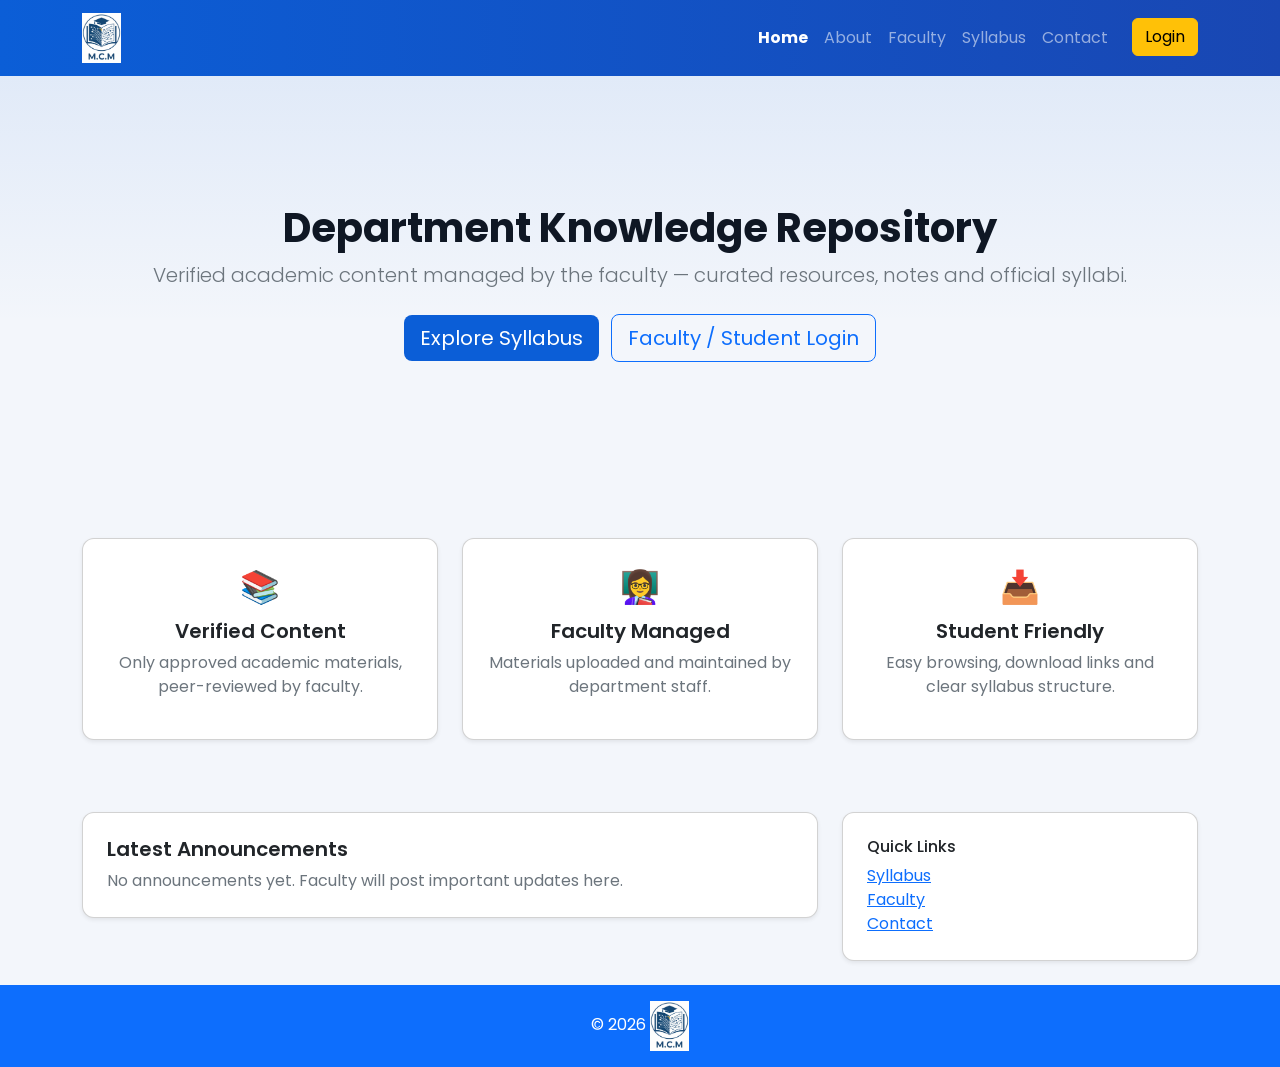
==== index.html @ 3583f31c "first" ====
<!DOCTYPE html>
<html lang="en">
<head>
  <meta charset="utf-8">
  <title><img src="assets/logo.png" alt="" srcset=""> | Home</title>
  <meta name="viewport" content="width=device-width, initial-scale=1">
  <link href="https://cdn.jsdelivr.net/npm/bootstrap@5.3.2/dist/css/bootstrap.min.css" rel="stylesheet">
  <link rel="stylesheet" href="css/style.css">
</head>
<body>

<!-- NAVBAR -->
<nav class="navbar navbar-expand-lg navbar-dark bg-primary">
  <div class="container">
    <a class="navbar-brand fw-bold" href="index.html"><img src="assets/logo.png" alt="" srcset=""></a>
    <button class="navbar-toggler" type="button" data-bs-toggle="collapse" data-bs-target="#navMenu" aria-controls="navMenu" aria-expanded="false" aria-label="Toggle navigation">
      <span class="navbar-toggler-icon"></span>
    </button>
    <div class="collapse navbar-collapse" id="navMenu">
      <ul class="navbar-nav ms-auto">
        <li class="nav-item"><a class="nav-link" href="index.html">Home</a></li>
        <li class="nav-item"><a class="nav-link" href="about.html">About</a></li>
        <li class="nav-item"><a class="nav-link" href="faculty.html">Faculty</a></li>
        <li class="nav-item"><a class="nav-link" href="syllabus.html">Syllabus</a></li>
        <li class="nav-item"><a class="nav-link" href="contact.html">Contact</a></li>
        <li class="nav-item"><a class="btn btn-warning ms-lg-3" href="login.html">Login</a></li>
      </ul>
    </div>
  </div>
</nav>

<!-- HERO -->
<section class="hero text-center">
  <div class="container">
    <h1 class="fw-bold">Department Knowledge Repository</h1>
    <p class="lead">Verified academic content managed by the faculty — curated resources, notes and official syllabi.</p>
    <div class="mt-4">
      <a class="btn btn-primary btn-lg me-2" href="syllabus.html">Explore Syllabus</a>
      <a class="btn btn-outline-primary btn-lg" href="login.html">Faculty / Student Login</a>
    </div>
  </div>
</section>

<!-- FEATURES -->
<section class="container py-5">
  <div class="row g-4 features">
    <div class="col-md-4">
      <div class="card h-100 shadow-sm text-center p-4">
        <div class="mb-2 fs-2">📚</div>
        <h5>Verified Content</h5>
        <p class="muted">Only approved academic materials, peer-reviewed by faculty.</p>
      </div>
    </div>
    <div class="col-md-4">
      <div class="card h-100 shadow-sm text-center p-4">
        <div class="mb-2 fs-2">👩‍🏫</div>
        <h5>Faculty Managed</h5>
        <p class="muted">Materials uploaded and maintained by department staff.</p>
      </div>
    </div>
    <div class="col-md-4">
      <div class="card h-100 shadow-sm text-center p-4">
        <div class="mb-2 fs-2">📥</div>
        <h5>Student Friendly</h5>
        <p class="muted">Easy browsing, download links and clear syllabus structure.</p>
      </div>
    </div>
  </div>
</section>

<section class="container py-4">
  <div class="row">
    <div class="col-md-8">
      <div class="card p-4 shadow-sm">
        <h5>Latest Announcements</h5>
        <p class="muted mb-0">No announcements yet. Faculty will post important updates here.</p>
      </div>
    </div>
    <div class="col-md-4">
      <div class="card p-4 shadow-sm">
        <h6>Quick Links</h6>
        <ul class="list-unstyled mb-0">
          <li><a href="syllabus.html">Syllabus</a></li>
          <li><a href="faculty.html">Faculty</a></li>
          <li><a href="contact.html">Contact</a></li>
        </ul>
      </div>
    </div>
  </div>
</section>

<footer class="bg-primary text-white text-center py-3">
  © 2026 <img style="height: 50px;" src="assets/logo.png" alt="" srcset="">
</footer>

<script src="https://cdn.jsdelivr.net/npm/bootstrap@5.3.2/dist/js/bootstrap.bundle.min.js"></script>
<script src="js/main.js"></script>
</body>
</html>
---- css/style.css ----
@import url('https://fonts.googleapis.com/css2?family=Poppins:wght@300;400;600;700&display=swap');

:root {
    --primary: #0b5ed7;
    --accent: #f59e0b;
    --muted: #6c757d;
    --bg: #f3f6fb;
}

* {
    box-sizing: border-box
}

html,
body {
    height: 100%
}

body {
    margin: 0;
    font-family: 'Poppins', sans-serif;
    background: var(--bg);
    color: #0f1724;
    -webkit-font-smoothing: antialiased;
}

.navbar {
    background: linear-gradient(90deg, var(--primary), #1947b3)
}

.navbar .navbar-brand img{
    height: 50px;
}

.footer .img{
    height: 50px;
}

.hero {
    padding: 6rem 1rem;
    background: linear-gradient(180deg, rgba(11, 94, 215, 0.08), transparent 60%);
}

.hero .lead {
    color: var(--muted)
}

.hero .btn-primary {
    background: var(--primary);
    border: none
}

.card {
    border-radius: 12px
}

.card h5 {
    font-weight: 600
}

.features .card {
    transition: transform .25s, box-shadow .25s
}

.features .card:hover {
    transform: translateY(-6px);
    box-shadow: 0 12px 30px rgba(14, 30, 50, 0.12)
}

footer {
    background: #071b3a;
    color: #cfe3ff;
}

.site-footer .footer-links a {
    color: #cfe3ff;
    text-decoration: none
}

/* Login */
.card .form-control {
    border-radius: 8px
}

.card .btn {
    border-radius: 8px
}

@media(min-width:992px) {
    .hero {
        padding: 8rem 0
    }
}

/* utility spacing */
.muted {
    color: var(--muted)
}

/* small touches for accessibility focus */
a:focus,
button:focus,
input:focus,
select:focus,
textarea:focus {
    outline: 3px solid rgba(11, 94, 215, 0.15);
    outline-offset: 3px
}
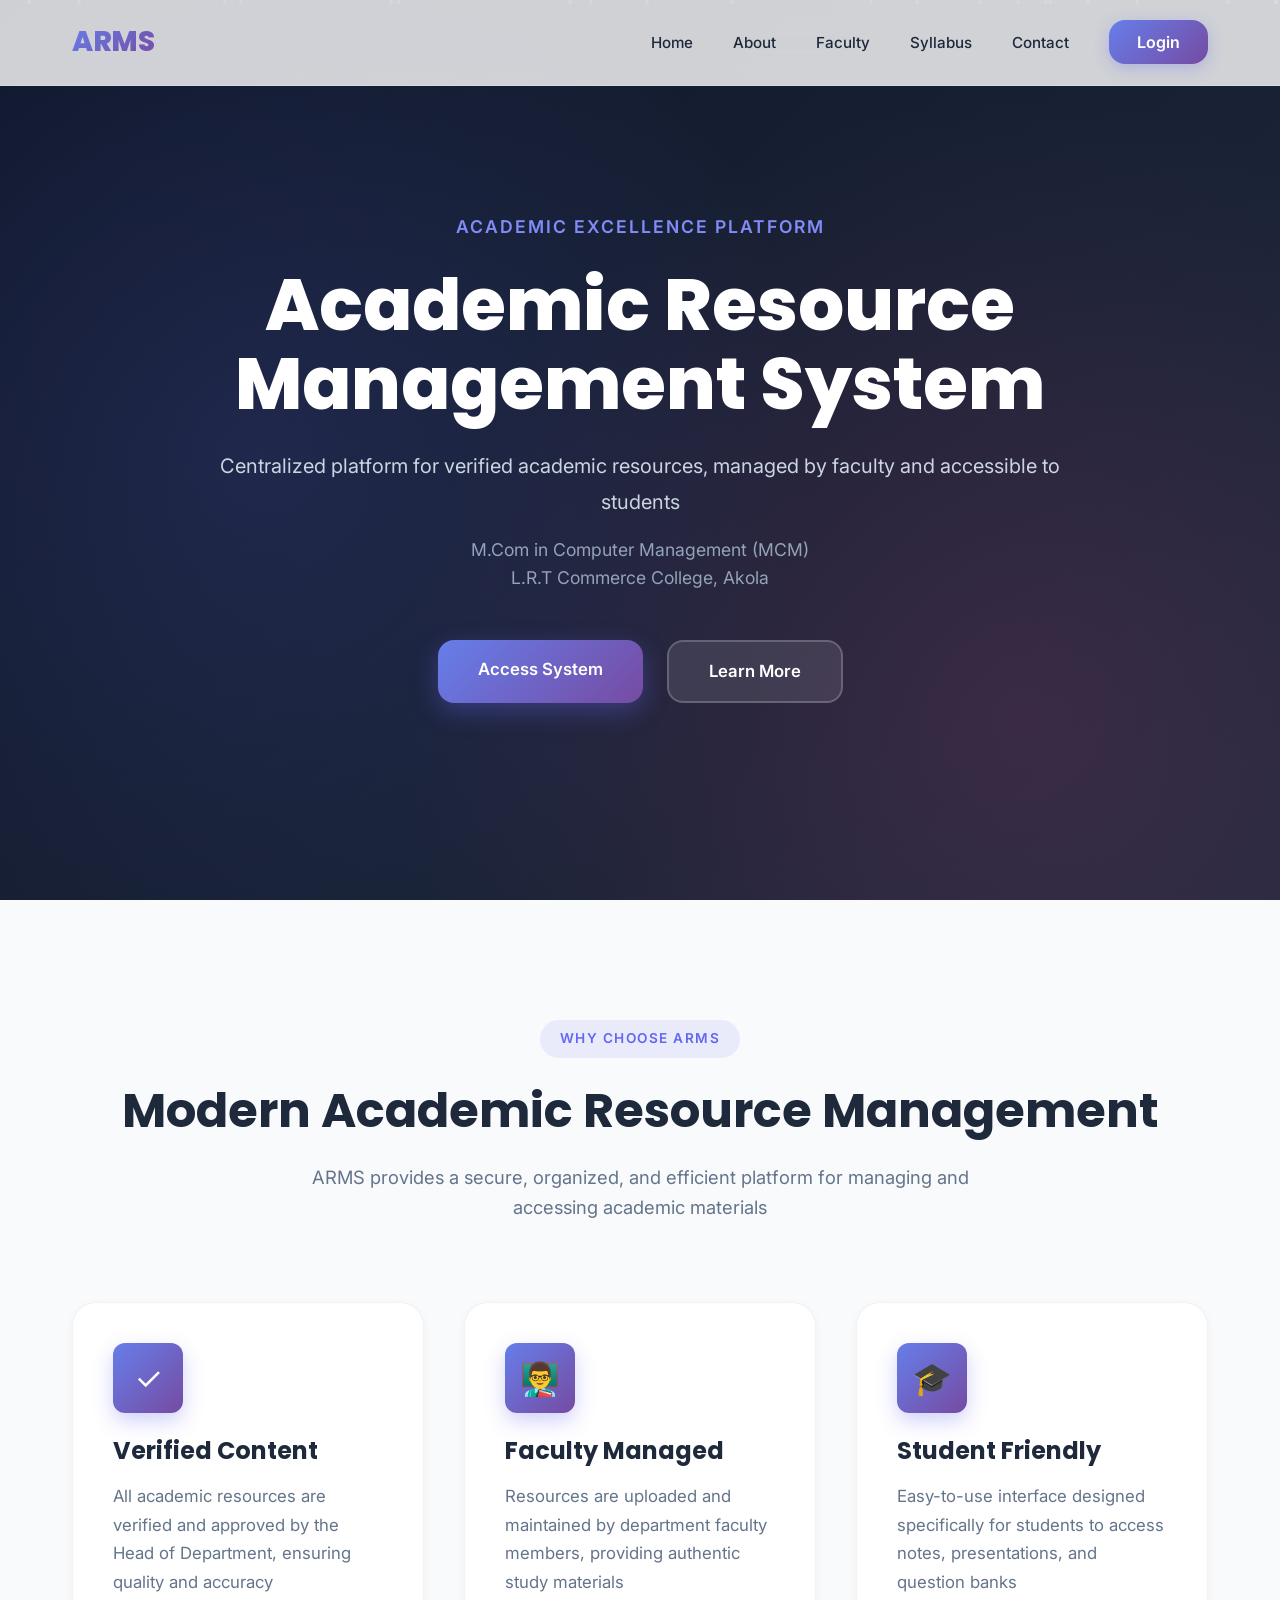
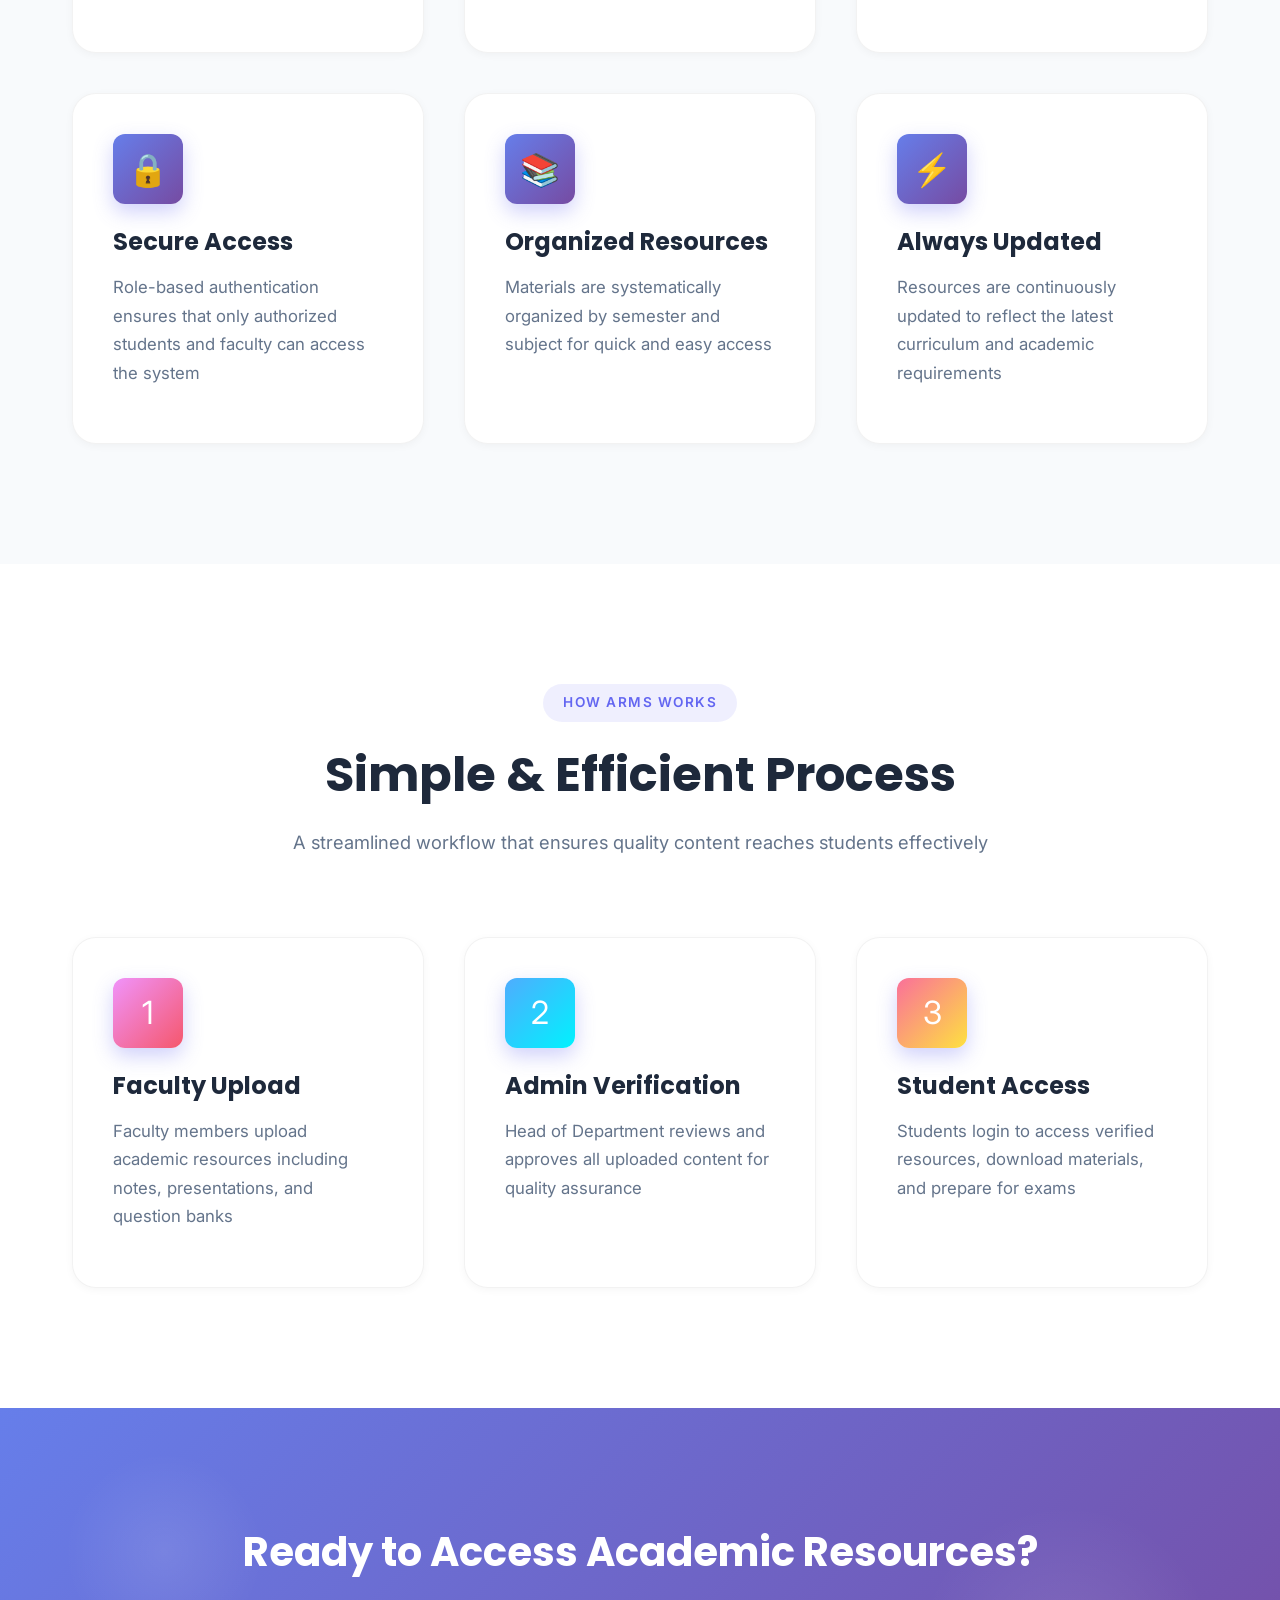
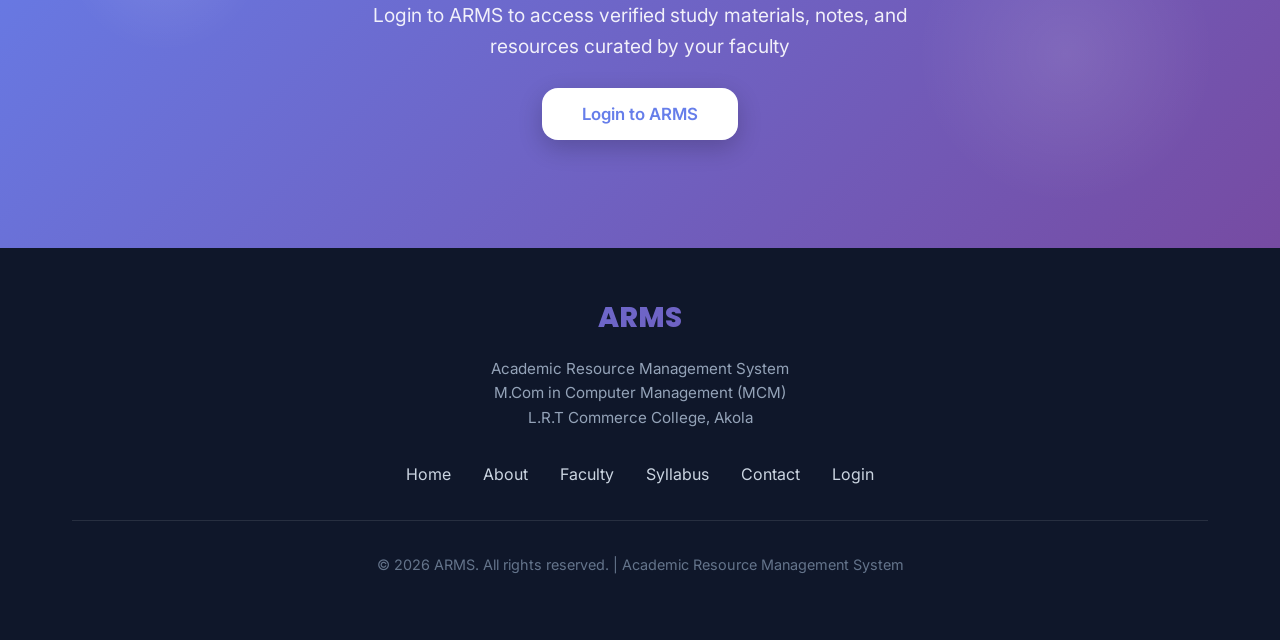
==== commit 53d3fcfa: "totally different code" ====
--- a/index.html
+++ b/index.html
@@ -1,99 +1,276 @@
 <!DOCTYPE html>
-<html lang="en">
+<html lang="en" class="no-js">
+
 <head>
-  <meta charset="utf-8">
-  <title><img src="assets/logo.png" alt="" srcset=""> | Home</title>
-  <meta name="viewport" content="width=device-width, initial-scale=1">
-  <link href="https://cdn.jsdelivr.net/npm/bootstrap@5.3.2/dist/css/bootstrap.min.css" rel="stylesheet">
-  <link rel="stylesheet" href="css/style.css">
+    <meta charset="UTF-8">
+    <meta name="viewport" content="width=device-width, initial-scale=1.0">
+    <meta http-equiv="X-UA-Compatible" content="IE=edge">
+
+    <!-- SEO Meta Tags -->
+    <title>ARMS | Academic Resource Management System - MCM Department</title>
+    <meta name="description"
+        content="Academic Resource Management System for M.Com in Computer Management at L.R.T Commerce College, Akola. Centralized platform for verified academic resources.">
+    <meta name="keywords" content="ARMS, Academic Resources, MCM, L.R.T Commerce College, Akola, Education Management">
+    <meta name="author" content="MCM Department, L.R.T Commerce College">
+
+    <!-- Open Graph Meta Tags -->
+    <meta property="og:title" content="ARMS - Academic Resource Management System">
+    <meta property="og:description" content="Centralized platform for verified academic resources - MCM Department">
+    <meta property="og:type" content="website">
+
+    <!-- Favicon -->
+    <link rel="icon" type="image/svg+xml"
+        href="data:image/svg+xml,%3Csvg xmlns='http://www.w3.org/2000/svg' viewBox='0 0 100 100'%3E%3Ctext y='.9em' font-size='90'%3E🎓%3C/text%3E%3C/svg%3E">
+
+    <!-- Stylesheets -->
+    <link rel="stylesheet" href="style.css">
+
+    <!-- Preload Critical Resources -->
+    <link rel="preconnect" href="https://fonts.googleapis.com">
+    <link rel="preconnect" href="https://fonts.gstatic.com" crossorigin>
+    <link href="https://fonts.googleapis.com/css2?family=Inter:wght@300;400;500;600;700;800&family=Poppins:wght@400;500;600;700;800&display=swap" rel="stylesheet">
 </head>
+
 <body>
 
-<!-- NAVBAR -->
-<nav class="navbar navbar-expand-lg navbar-dark bg-primary">
-  <div class="container">
-    <a class="navbar-brand fw-bold" href="index.html"><img src="assets/logo.png" alt="" srcset=""></a>
-    <button class="navbar-toggler" type="button" data-bs-toggle="collapse" data-bs-target="#navMenu" aria-controls="navMenu" aria-expanded="false" aria-label="Toggle navigation">
-      <span class="navbar-toggler-icon"></span>
-    </button>
-    <div class="collapse navbar-collapse" id="navMenu">
-      <ul class="navbar-nav ms-auto">
-        <li class="nav-item"><a class="nav-link" href="index.html">Home</a></li>
-        <li class="nav-item"><a class="nav-link" href="about.html">About</a></li>
-        <li class="nav-item"><a class="nav-link" href="faculty.html">Faculty</a></li>
-        <li class="nav-item"><a class="nav-link" href="syllabus.html">Syllabus</a></li>
-        <li class="nav-item"><a class="nav-link" href="contact.html">Contact</a></li>
-        <li class="nav-item"><a class="btn btn-warning ms-lg-3" href="login.html">Login</a></li>
-      </ul>
-    </div>
-  </div>
-</nav>
-
-<!-- HERO -->
-<section class="hero text-center">
-  <div class="container">
-    <h1 class="fw-bold">Department Knowledge Repository</h1>
-    <p class="lead">Verified academic content managed by the faculty — curated resources, notes and official syllabi.</p>
-    <div class="mt-4">
-      <a class="btn btn-primary btn-lg me-2" href="syllabus.html">Explore Syllabus</a>
-      <a class="btn btn-outline-primary btn-lg" href="login.html">Faculty / Student Login</a>
-    </div>
-  </div>
-</section>
-
-<!-- FEATURES -->
-<section class="container py-5">
-  <div class="row g-4 features">
-    <div class="col-md-4">
-      <div class="card h-100 shadow-sm text-center p-4">
-        <div class="mb-2 fs-2">📚</div>
-        <h5>Verified Content</h5>
-        <p class="muted">Only approved academic materials, peer-reviewed by faculty.</p>
-      </div>
-    </div>
-    <div class="col-md-4">
-      <div class="card h-100 shadow-sm text-center p-4">
-        <div class="mb-2 fs-2">👩‍🏫</div>
-        <h5>Faculty Managed</h5>
-        <p class="muted">Materials uploaded and maintained by department staff.</p>
-      </div>
-    </div>
-    <div class="col-md-4">
-      <div class="card h-100 shadow-sm text-center p-4">
-        <div class="mb-2 fs-2">📥</div>
-        <h5>Student Friendly</h5>
-        <p class="muted">Easy browsing, download links and clear syllabus structure.</p>
-      </div>
-    </div>
-  </div>
-</section>
-
-<section class="container py-4">
-  <div class="row">
-    <div class="col-md-8">
-      <div class="card p-4 shadow-sm">
-        <h5>Latest Announcements</h5>
-        <p class="muted mb-0">No announcements yet. Faculty will post important updates here.</p>
-      </div>
-    </div>
-    <div class="col-md-4">
-      <div class="card p-4 shadow-sm">
-        <h6>Quick Links</h6>
-        <ul class="list-unstyled mb-0">
-          <li><a href="syllabus.html">Syllabus</a></li>
-          <li><a href="faculty.html">Faculty</a></li>
-          <li><a href="contact.html">Contact</a></li>
-        </ul>
-      </div>
-    </div>
-  </div>
-</section>
-
-<footer class="bg-primary text-white text-center py-3">
-  © 2026 <img style="height: 50px;" src="assets/logo.png" alt="" srcset="">
-</footer>
-
-<script src="https://cdn.jsdelivr.net/npm/bootstrap@5.3.2/dist/js/bootstrap.bundle.min.js"></script>
-<script src="js/main.js"></script>
+    <!-- ==========================================
+         MODERN NAVIGATION BAR
+         ========================================== -->
+    <nav class="navbar" role="navigation" aria-label="Main navigation">
+        <div class="container">
+            <a href="index.html" class="navbar-brand" aria-label="ARMS Home">ARMS</a>
+
+            <button class="navbar-toggle" aria-label="Toggle navigation menu" aria-expanded="false">
+                <span></span>
+                <span></span>
+                <span></span>
+            </button>
+
+            <ul class="navbar-menu" role="menubar">
+                <li role="none"><a href="index.html" class="nav-link active" role="menuitem">Home</a></li>
+                <li role="none"><a href="about.html" class="nav-link" role="menuitem">About</a></li>
+                <li role="none"><a href="faculty.html" class="nav-link" role="menuitem">Faculty</a></li>
+                <li role="none"><a href="syllabus.html" class="nav-link" role="menuitem">Syllabus</a></li>
+                <li role="none"><a href="contact.html" class="nav-link" role="menuitem">Contact</a></li>
+                <li role="none"><a href="login.html" class="btn-login" role="menuitem">Login</a></li>
+            </ul>
+        </div>
+    </nav>
+
+    <!-- ==========================================
+         HERO SECTION WITH PARALLAX
+         ========================================== -->
+    <section class="hero" id="home">
+        <!-- Animated Background Particles -->
+        <div class="hero-particles" aria-hidden="true"></div>
+
+        <div class="hero-content">
+            <p class="hero-subtitle">Academic Excellence Platform</p>
+            <h1>Academic Resource<br>Management System</h1>
+            <p class="hero-description">
+                Centralized platform for verified academic resources, managed by faculty and accessible to students
+            </p>
+            <p class="hero-college">
+                M.Com in Computer Management (MCM)<br>
+                L.R.T Commerce College, Akola
+            </p>
+            <div class="hero-buttons">
+                <a href="login.html" class="btn-primary">Access System</a>
+                <a href="about.html" class="btn-secondary">Learn More</a>
+            </div>
+        </div>
+    </section>
+
+    <!-- ==========================================
+         FEATURES SECTION
+         ========================================== -->
+    <section class="features-section section-padding" id="features">
+        <div class="container">
+            <div class="section-header">
+                <span class="section-label">Why Choose ARMS</span>
+                <h2 class="section-title">Modern Academic Resource Management</h2>
+                <p class="section-description">
+                    ARMS provides a secure, organized, and efficient platform for managing and accessing academic
+                    materials
+                </p>
+            </div>
+
+            <div class="features-grid">
+                <!-- Feature 1 -->
+                <div class="feature-card">
+                    <div class="feature-icon">✓</div>
+                    <h3>Verified Content</h3>
+                    <p>
+                        All academic resources are verified and approved by the Head of Department, ensuring quality and
+                        accuracy
+                    </p>
+                </div>
+
+                <!-- Feature 2 -->
+                <div class="feature-card">
+                    <div class="feature-icon">👨‍🏫</div>
+                    <h3>Faculty Managed</h3>
+                    <p>
+                        Resources are uploaded and maintained by department faculty members, providing authentic study
+                        materials
+                    </p>
+                </div>
+
+                <!-- Feature 3 -->
+                <div class="feature-card">
+                    <div class="feature-icon">🎓</div>
+                    <h3>Student Friendly</h3>
+                    <p>
+                        Easy-to-use interface designed specifically for students to access notes, presentations, and
+                        question banks
+                    </p>
+                </div>
+
+                <!-- Feature 4 -->
+                <div class="feature-card">
+                    <div class="feature-icon">🔒</div>
+                    <h3>Secure Access</h3>
+                    <p>
+                        Role-based authentication ensures that only authorized students and faculty can access the
+                        system
+                    </p>
+                </div>
+
+                <!-- Feature 5 -->
+                <div class="feature-card">
+                    <div class="feature-icon">📚</div>
+                    <h3>Organized Resources</h3>
+                    <p>
+                        Materials are systematically organized by semester and subject for quick and easy access
+                    </p>
+                </div>
+
+                <!-- Feature 6 -->
+                <div class="feature-card">
+                    <div class="feature-icon">⚡</div>
+                    <h3>Always Updated</h3>
+                    <p>
+                        Resources are continuously updated to reflect the latest curriculum and academic requirements
+                    </p>
+                </div>
+            </div>
+        </div>
+    </section>
+
+    <!-- ==========================================
+         HOW IT WORKS SECTION
+         ========================================== -->
+    <section class="section-padding" style="background: white;">
+        <div class="container">
+            <div class="section-header">
+                <span class="section-label">How ARMS Works</span>
+                <h2 class="section-title">Simple & Efficient Process</h2>
+                <p class="section-description">
+                    A streamlined workflow that ensures quality content reaches students effectively
+                </p>
+            </div>
+
+            <div class="features-grid">
+                <!-- Step 1 -->
+                <div class="feature-card scroll-reveal">
+                    <div class="feature-icon" style="background: linear-gradient(135deg, #f093fb 0%, #f5576c 100%);">1
+                    </div>
+                    <h3>Faculty Upload</h3>
+                    <p>
+                        Faculty members upload academic resources including notes, presentations, and question banks
+                    </p>
+                </div>
+
+                <!-- Step 2 -->
+                <div class="feature-card scroll-reveal">
+                    <div class="feature-icon" style="background: linear-gradient(135deg, #4facfe 0%, #00f2fe 100%);">2
+                    </div>
+                    <h3>Admin Verification</h3>
+                    <p>
+                        Head of Department reviews and approves all uploaded content for quality assurance
+                    </p>
+                </div>
+
+                <!-- Step 3 -->
+                <div class="feature-card scroll-reveal">
+                    <div class="feature-icon" style="background: linear-gradient(135deg, #fa709a 0%, #fee140 100%);">3
+                    </div>
+                    <h3>Student Access</h3>
+                    <p>
+                        Students login to access verified resources, download materials, and prepare for exams
+                    </p>
+                </div>
+            </div>
+        </div>
+    </section>
+
+    <!-- ==========================================
+         CTA SECTION
+         ========================================== -->
+    <section class="section-padding"
+        style="background: linear-gradient(135deg, #667eea 0%, #764ba2 100%); position: relative; overflow: hidden;">
+        <div class="container" style="position: relative; z-index: 10; text-align: center; color: white;">
+            <h2 class="section-title scroll-reveal" style="color: white; font-size: 2.5rem; margin-bottom: 1.5rem;">
+                Ready to Access Academic Resources?
+            </h2>
+            <p class="scroll-reveal"
+                style="font-size: 1.2rem; color: rgba(255, 255, 255, 0.9); max-width: 600px; margin: 0 auto 2.5rem;">
+                Login to ARMS to access verified study materials, notes, and resources curated by your faculty
+            </p>
+            <div class="scroll-reveal">
+                <a href="login.html" class="btn-primary"
+                    style="background: white; color: #667eea; box-shadow: 0 8px 25px rgba(0, 0, 0, 0.2);">
+                    Login to ARMS
+                </a>
+            </div>
+        </div>
+
+        <!-- Decorative Elements -->
+        <div
+            style="position: absolute; top: 10%; left: 5%; width: 200px; height: 200px; background: radial-gradient(circle, rgba(255, 255, 255, 0.1) 0%, transparent 70%); border-radius: 50%;">
+        </div>
+        <div
+            style="position: absolute; bottom: 10%; right: 5%; width: 300px; height: 300px; background: radial-gradient(circle, rgba(255, 255, 255, 0.1) 0%, transparent 70%); border-radius: 50%;">
+        </div>
+    </section>
+
+    <!-- ==========================================
+         FOOTER
+         ========================================== -->
+    <footer>
+        <div class="footer-content">
+            <div class="footer-brand">ARMS</div>
+            <p class="footer-text">
+                Academic Resource Management System<br>
+                M.Com in Computer Management (MCM)<br>
+                L.R.T Commerce College, Akola
+            </p>
+
+            <div class="footer-links">
+                <a href="index.html" class="footer-link">Home</a>
+                <a href="about.html" class="footer-link">About</a>
+                <a href="faculty.html" class="footer-link">Faculty</a>
+                <a href="syllabus.html" class="footer-link">Syllabus</a>
+                <a href="contact.html" class="footer-link">Contact</a>
+                <a href="login.html" class="footer-link">Login</a>
+            </div>
+
+            <div class="footer-bottom">
+                <p>&copy; 2026 ARMS. All rights reserved. | Academic Resource Management System</p>
+            </div>
+        </div>
+    </footer>
+
+    <!-- ==========================================
+         JAVASCRIPT
+         ========================================== -->
+    <script>
+        // Remove no-js class if JavaScript is enabled
+        document.documentElement.classList.remove('no-js');
+        document.documentElement.classList.add('js');
+    </script>
+    <script src="main.js"></script>
+
 </body>
-</html>
+
+</html>
--- a/style.css
+++ b/style.css
@@ -0,0 +1,1258 @@
+/* ==========================================
+   ARMS - Modern Education Software Website
+   ========================================== */
+
+/* Google Fonts Import - Must be at top */
+@import url('https://fonts.googleapis.com/css2?family=Inter:wght@300;400;500;600;700;800&family=Poppins:wght@400;500;600;700;800&display=swap');
+
+/* CSS Variables for Theme */
+:root {
+  /* Modern Education Color Palette */
+  --primary-color: #6366f1;
+  --primary-dark: #4f46e5;
+  --primary-light: #818cf8;
+  --secondary-color: #ec4899;
+  --accent-color: #f59e0b;
+
+  /* Neutral Colors */
+  --dark-bg: #0f172a;
+  --dark-surface: #1e293b;
+  --light-bg: #f8fafc;
+  --white: #ffffff;
+  --text-dark: #1e293b;
+  --text-light: #64748b;
+  --text-lighter: #94a3b8;
+
+  /* Gradients */
+  --gradient-primary: linear-gradient(135deg, #667eea 0%, #764ba2 100%);
+  --gradient-secondary: linear-gradient(135deg, #f093fb 0%, #f5576c 100%);
+  --gradient-accent: linear-gradient(135deg, #4facfe 0%, #00f2fe 100%);
+  --gradient-dark: linear-gradient(135deg, #0f172a 0%, #1e293b 100%);
+
+  /* Spacing */
+  --section-padding: 120px;
+  --container-max-width: 1200px;
+
+  /* Typography */
+  --font-primary: 'Inter', -apple-system, BlinkMacSystemFont, 'Segoe UI', sans-serif;
+  --font-heading: 'Poppins', -apple-system, BlinkMacSystemFont, sans-serif;
+
+  /* Shadows */
+  --shadow-sm: 0 2px 8px rgba(0, 0, 0, 0.04);
+  --shadow-md: 0 4px 20px rgba(0, 0, 0, 0.08);
+  --shadow-lg: 0 10px 40px rgba(0, 0, 0, 0.12);
+  --shadow-xl: 0 20px 60px rgba(0, 0, 0, 0.16);
+
+  /* Border Radius */
+  --radius-sm: 8px;
+  --radius-md: 12px;
+  --radius-lg: 16px;
+  --radius-xl: 24px;
+}
+
+/* ==========================================
+   BASE STYLES & RESET
+   ========================================== */
+
+* {
+  margin: 0;
+  padding: 0;
+  box-sizing: border-box;
+}
+
+html {
+  scroll-behavior: smooth;
+  overflow-x: hidden;
+}
+
+html.no-js .scroll-reveal,
+html.no-js .scroll-reveal-left,
+html.no-js .scroll-reveal-right {
+  opacity: 1 !important;
+  transform: none !important;
+  animation: none !important;
+}
+
+body {
+  font-family: var(--font-primary);
+  font-size: 16px;
+  line-height: 1.6;
+  color: var(--text-dark);
+  background-color: var(--light-bg);
+  overflow-x: hidden;
+  -webkit-font-smoothing: antialiased;
+  -moz-osx-font-smoothing: grayscale;
+}
+
+h1,
+h2,
+h3,
+h4,
+h5,
+h6 {
+  font-family: var(--font-heading);
+  font-weight: 700;
+  line-height: 1.2;
+  margin-bottom: 1rem;
+}
+
+h1 {
+  font-size: 3.5rem;
+}
+
+h2 {
+  font-size: 2.5rem;
+}
+
+h3 {
+  font-size: 2rem;
+}
+
+h4 {
+  font-size: 1.5rem;
+}
+
+h5 {
+  font-size: 1.25rem;
+}
+
+h6 {
+  font-size: 1rem;
+}
+
+p {
+  margin-bottom: 1rem;
+  color: var(--text-light);
+}
+
+a {
+  text-decoration: none;
+  color: inherit;
+  transition: all 0.3s cubic-bezier(0.4, 0, 0.2, 1);
+}
+
+img {
+  max-width: 100%;
+  height: auto;
+  display: block;
+}
+
+/* ==========================================
+   UTILITY CLASSES
+   ========================================== */
+
+.container {
+  max-width: var(--container-max-width);
+  margin: 0 auto;
+  padding: 0 2rem;
+}
+
+.section-padding {
+  padding: var(--section-padding) 0;
+}
+
+.text-center {
+  text-align: center;
+}
+
+.text-gradient {
+  background: var(--gradient-primary);
+  -webkit-background-clip: text;
+  -webkit-text-fill-color: transparent;
+  background-clip: text;
+}
+
+/* ==========================================
+   MODERN NAVBAR
+   ========================================== */
+
+.navbar {
+  position: fixed;
+  top: 0;
+  left: 0;
+  right: 0;
+  z-index: 1000;
+  background: rgba(255, 255, 255, 0.8);
+  backdrop-filter: blur(20px);
+  -webkit-backdrop-filter: blur(20px);
+  border-bottom: 1px solid rgba(255, 255, 255, 0.2);
+  transition: all 0.3s ease;
+}
+
+.navbar.scrolled {
+  background: rgba(255, 255, 255, 0.95);
+  box-shadow: var(--shadow-md);
+}
+
+.navbar .container {
+  display: flex;
+  justify-content: space-between;
+  align-items: center;
+  padding: 1.25rem 2rem;
+}
+
+.navbar-brand {
+  font-family: var(--font-heading);
+  font-size: 1.75rem;
+  font-weight: 800;
+  background: var(--gradient-primary);
+  -webkit-background-clip: text;
+  -webkit-text-fill-color: transparent;
+  background-clip: text;
+  letter-spacing: -0.5px;
+}
+
+.navbar-menu {
+  display: flex;
+  list-style: none;
+  gap: 2.5rem;
+  align-items: center;
+}
+
+.navbar-menu .nav-link {
+  color: var(--text-dark);
+  font-weight: 500;
+  font-size: 0.95rem;
+  position: relative;
+  padding: 0.5rem 0;
+}
+
+.navbar-menu .nav-link::after {
+  content: '';
+  position: absolute;
+  bottom: 0;
+  left: 0;
+  width: 0;
+  height: 2px;
+  background: var(--gradient-primary);
+  transition: width 0.3s ease;
+}
+
+.navbar-menu .nav-link:hover::after,
+.navbar-menu .nav-link.active::after {
+  width: 100%;
+}
+
+.btn-login {
+  background: var(--gradient-primary);
+  color: white;
+  padding: 0.75rem 1.75rem;
+  border-radius: var(--radius-lg);
+  font-weight: 600;
+  border: none;
+  cursor: pointer;
+  transition: all 0.3s ease;
+  box-shadow: 0 4px 15px rgba(99, 102, 241, 0.3);
+}
+
+.btn-login:hover {
+  transform: translateY(-2px);
+  box-shadow: 0 6px 20px rgba(99, 102, 241, 0.4);
+}
+
+/* Mobile Menu Toggle */
+.navbar-toggle {
+  display: none;
+  flex-direction: column;
+  gap: 5px;
+  background: none;
+  border: none;
+  cursor: pointer;
+}
+
+.navbar-toggle span {
+  width: 25px;
+  height: 3px;
+  background: var(--text-dark);
+  border-radius: 2px;
+  transition: all 0.3s ease;
+}
+
+/* ==========================================
+   HERO SECTION WITH PARALLAX
+   ========================================== */
+
+.hero {
+  position: relative;
+  min-height: 100vh;
+  display: flex;
+  align-items: center;
+  justify-content: center;
+  background: var(--gradient-dark);
+  overflow: hidden;
+  padding: 80px 2rem 4rem;
+}
+
+.hero::before {
+  content: '';
+  position: absolute;
+  top: 0;
+  left: 0;
+  right: 0;
+  bottom: 0;
+  background:
+    radial-gradient(circle at 20% 50%, rgba(99, 102, 241, 0.15) 0%, transparent 50%),
+    radial-gradient(circle at 80% 80%, rgba(236, 72, 153, 0.15) 0%, transparent 50%);
+  pointer-events: none;
+}
+
+.hero-content {
+  position: relative;
+  z-index: 10;
+  max-width: 900px;
+  text-align: center;
+  animation: fadeInUp 1s ease-out;
+}
+
+.hero-subtitle {
+  font-size: 1.1rem;
+  color: var(--primary-light);
+  font-weight: 600;
+  letter-spacing: 2px;
+  text-transform: uppercase;
+  margin-bottom: 1.5rem;
+  animation: fadeInUp 1s ease-out 0.2s both;
+}
+
+.hero h1 {
+  font-size: 4.5rem;
+  font-weight: 800;
+  color: white;
+  margin-bottom: 1.5rem;
+  line-height: 1.1;
+  animation: fadeInUp 1s ease-out 0.4s both;
+}
+
+.hero-description {
+  font-size: 1.25rem;
+  color: #cbd5e1;
+  margin-bottom: 1rem;
+  line-height: 1.8;
+  animation: fadeInUp 1s ease-out 0.6s both;
+}
+
+.hero-college {
+  font-size: 1.1rem;
+  color: #94a3b8;
+  margin-bottom: 3rem;
+  animation: fadeInUp 1s ease-out 0.8s both;
+}
+
+.hero-buttons {
+  display: flex;
+  gap: 1.5rem;
+  justify-content: center;
+  animation: fadeInUp 1s ease-out 1s both;
+}
+
+.btn-primary {
+  background: var(--gradient-primary);
+  color: white;
+  padding: 1rem 2.5rem;
+  border-radius: var(--radius-lg);
+  font-weight: 600;
+  font-size: 1.05rem;
+  border: none;
+  cursor: pointer;
+  transition: all 0.3s ease;
+  box-shadow: 0 8px 25px rgba(99, 102, 241, 0.35);
+}
+
+.btn-primary:hover {
+  transform: translateY(-3px);
+  box-shadow: 0 12px 35px rgba(99, 102, 241, 0.45);
+}
+
+.btn-secondary {
+  background: rgba(255, 255, 255, 0.1);
+  backdrop-filter: blur(10px);
+  color: white;
+  padding: 1rem 2.5rem;
+  border-radius: var(--radius-lg);
+  font-weight: 600;
+  font-size: 1.05rem;
+  border: 2px solid rgba(255, 255, 255, 0.2);
+  cursor: pointer;
+  transition: all 0.3s ease;
+}
+
+.btn-secondary:hover {
+  background: rgba(255, 255, 255, 0.15);
+  border-color: rgba(255, 255, 255, 0.3);
+  transform: translateY(-3px);
+}
+
+/* Floating particles effect */
+.hero-particles {
+  position: absolute;
+  top: 0;
+  left: 0;
+  width: 100%;
+  height: 100%;
+  overflow: hidden;
+  pointer-events: none;
+}
+
+.particle {
+  position: absolute;
+  width: 4px;
+  height: 4px;
+  background: rgba(255, 255, 255, 0.3);
+  border-radius: 50%;
+  animation: float 15s infinite;
+}
+
+.particle:nth-child(1) {
+  left: 10%;
+  animation-delay: 0s;
+}
+
+.particle:nth-child(2) {
+  left: 20%;
+  animation-delay: 2s;
+}
+
+.particle:nth-child(3) {
+  left: 30%;
+  animation-delay: 4s;
+}
+
+.particle:nth-child(4) {
+  left: 40%;
+  animation-delay: 6s;
+}
+
+.particle:nth-child(5) {
+  left: 50%;
+  animation-delay: 8s;
+}
+
+.particle:nth-child(6) {
+  left: 60%;
+  animation-delay: 10s;
+}
+
+.particle:nth-child(7) {
+  left: 70%;
+  animation-delay: 12s;
+}
+
+.particle:nth-child(8) {
+  left: 80%;
+  animation-delay: 14s;
+}
+
+.particle:nth-child(9) {
+  left: 90%;
+  animation-delay: 16s;
+}
+
+@keyframes float {
+
+  0%,
+  100% {
+    transform: translateY(100vh) translateX(0);
+    opacity: 0;
+  }
+
+  10% {
+    opacity: 1;
+  }
+
+  90% {
+    opacity: 1;
+  }
+
+  100% {
+    transform: translateY(-100vh) translateX(100px);
+  }
+}
+
+/* ==========================================
+   FEATURES SECTION
+   ========================================== */
+
+.features-section {
+  padding: var(--section-padding) 0;
+  background: var(--light-bg);
+  position: relative;
+}
+
+.section-header {
+  text-align: center;
+  margin-bottom: 5rem;
+  animation: fadeInUp 0.8s ease-out;
+}
+
+.section-label {
+  display: inline-block;
+  background: rgba(99, 102, 241, 0.1);
+  color: var(--primary-color);
+  padding: 0.5rem 1.25rem;
+  border-radius: 50px;
+  font-size: 0.85rem;
+  font-weight: 600;
+  text-transform: uppercase;
+  letter-spacing: 1.5px;
+  margin-bottom: 1.5rem;
+}
+
+.section-title {
+  font-size: 3rem;
+  color: var(--text-dark);
+  margin-bottom: 1.5rem;
+}
+
+.section-description {
+  font-size: 1.15rem;
+  color: var(--text-light);
+  max-width: 700px;
+  margin: 0 auto;
+}
+
+.features-grid {
+  display: grid;
+  grid-template-columns: repeat(auto-fit, minmax(320px, 1fr));
+  gap: 2.5rem;
+  margin-top: 3rem;
+}
+
+.feature-card {
+  background: white;
+  padding: 2.5rem;
+  border-radius: var(--radius-xl);
+  box-shadow: var(--shadow-sm);
+  transition: all 0.4s cubic-bezier(0.4, 0, 0.2, 1);
+  border: 1px solid rgba(0, 0, 0, 0.05);
+  position: relative;
+  overflow: hidden;
+}
+
+.feature-card::before {
+  content: '';
+  position: absolute;
+  top: 0;
+  left: 0;
+  right: 0;
+  height: 4px;
+  background: var(--gradient-primary);
+  transform: scaleX(0);
+  transition: transform 0.4s ease;
+}
+
+.feature-card:hover {
+  transform: translateY(-10px);
+  box-shadow: var(--shadow-lg);
+  border-color: rgba(99, 102, 241, 0.2);
+}
+
+.feature-card:hover::before {
+  transform: scaleX(1);
+}
+
+.feature-icon {
+  width: 70px;
+  height: 70px;
+  border-radius: var(--radius-md);
+  background: var(--gradient-primary);
+  display: flex;
+  align-items: center;
+  justify-content: center;
+  margin-bottom: 1.5rem;
+  font-size: 2rem;
+  color: white;
+  box-shadow: 0 8px 20px rgba(99, 102, 241, 0.3);
+}
+
+.feature-card h3 {
+  font-size: 1.5rem;
+  color: var(--text-dark);
+  margin-bottom: 1rem;
+}
+
+.feature-card p {
+  color: var(--text-light);
+  line-height: 1.7;
+  font-size: 1.05rem;
+}
+
+/* ==========================================
+   GLASSMORPHISM CARDS
+   ========================================== */
+
+.glass-card {
+  background: rgba(255, 255, 255, 0.7);
+  -webkit-backdrop-filter: blur(20px);
+  backdrop-filter: blur(20px);
+  border: 1px solid rgba(255, 255, 255, 0.3);
+  border-radius: var(--radius-xl);
+  padding: 2.5rem;
+  box-shadow: 0 8px 32px rgba(0, 0, 0, 0.1);
+  transition: all 0.4s ease;
+}
+
+.glass-card:hover {
+  background: rgba(255, 255, 255, 0.85);
+  transform: translateY(-5px);
+  box-shadow: 0 12px 40px rgba(0, 0, 0, 0.15);
+}
+
+/* ==========================================
+   FACULTY SECTION
+   ========================================== */
+
+.faculty-grid {
+  display: grid;
+  grid-template-columns: repeat(auto-fill, minmax(280px, 1fr));
+  gap: 2.5rem;
+  margin-top: 3rem;
+}
+
+.faculty-card {
+  background: white;
+  border-radius: var(--radius-xl);
+  padding: 2.5rem;
+  text-align: center;
+  box-shadow: var(--shadow-sm);
+  transition: all 0.4s ease;
+  border: 1px solid rgba(0, 0, 0, 0.05);
+  position: relative;
+  overflow: hidden;
+}
+
+.faculty-card::before {
+  content: '';
+  position: absolute;
+  top: -50%;
+  left: -50%;
+  width: 200%;
+  height: 200%;
+  background: radial-gradient(circle, rgba(99, 102, 241, 0.1) 0%, transparent 70%);
+  opacity: 0;
+  transition: opacity 0.4s ease;
+}
+
+.faculty-card:hover::before {
+  opacity: 1;
+}
+
+.faculty-card:hover {
+  transform: translateY(-8px);
+  box-shadow: var(--shadow-lg);
+  border-color: rgba(99, 102, 241, 0.2);
+}
+
+.faculty-avatar {
+  width: 120px;
+  height: 120px;
+  border-radius: 50%;
+  background: var(--gradient-primary);
+  display: flex;
+  align-items: center;
+  justify-content: center;
+  margin: 0 auto 1.5rem;
+  font-size: 3rem;
+  color: white;
+  font-weight: 700;
+  box-shadow: 0 8px 25px rgba(99, 102, 241, 0.3);
+  position: relative;
+  z-index: 1;
+}
+
+.faculty-card h3 {
+  font-size: 1.35rem;
+  color: var(--text-dark);
+  margin-bottom: 0.5rem;
+}
+
+.faculty-role {
+  color: var(--primary-color);
+  font-weight: 600;
+  font-size: 0.95rem;
+  text-transform: uppercase;
+  letter-spacing: 0.5px;
+}
+
+/* ==========================================
+   SYLLABUS SECTION
+   ========================================== */
+
+.syllabus-list {
+  max-width: 800px;
+  margin: 3rem auto 0;
+}
+
+.syllabus-item {
+  background: white;
+  padding: 2rem;
+  border-radius: var(--radius-lg);
+  margin-bottom: 1.5rem;
+  box-shadow: var(--shadow-sm);
+  border-left: 4px solid var(--primary-color);
+  transition: all 0.3s ease;
+  display: flex;
+  align-items: center;
+  gap: 1.5rem;
+}
+
+.syllabus-item:hover {
+  transform: translateX(10px);
+  box-shadow: var(--shadow-md);
+}
+
+.syllabus-number {
+  width: 50px;
+  height: 50px;
+  border-radius: 50%;
+  background: var(--gradient-primary);
+  color: white;
+  display: flex;
+  align-items: center;
+  justify-content: center;
+  font-weight: 700;
+  font-size: 1.25rem;
+  flex-shrink: 0;
+}
+
+.syllabus-content h4 {
+  color: var(--text-dark);
+  margin-bottom: 0.25rem;
+  font-size: 1.15rem;
+}
+
+.syllabus-content p {
+  color: var(--text-light);
+  margin: 0;
+  font-size: 0.95rem;
+}
+
+/* ==========================================
+   CONTACT FORM
+   ========================================== */
+
+.contact-section {
+  padding: var(--section-padding) 0;
+  background: var(--light-bg);
+}
+
+.contact-container {
+  max-width: 700px;
+  margin: 3rem auto 0;
+}
+
+.form-group {
+  margin-bottom: 2rem;
+}
+
+.form-label {
+  display: block;
+  color: var(--text-dark);
+  font-weight: 600;
+  margin-bottom: 0.75rem;
+  font-size: 0.95rem;
+}
+
+.form-input,
+.form-textarea {
+  width: 100%;
+  padding: 1rem 1.25rem;
+  border: 2px solid #e2e8f0;
+  border-radius: var(--radius-md);
+  font-family: var(--font-primary);
+  font-size: 1rem;
+  transition: all 0.3s ease;
+  background: white;
+  color: var(--text-dark);
+}
+
+.form-input:focus,
+.form-textarea:focus {
+  outline: none;
+  border-color: var(--primary-color);
+  box-shadow: 0 0 0 4px rgba(99, 102, 241, 0.1);
+}
+
+.form-textarea {
+  resize: vertical;
+  min-height: 150px;
+}
+
+.btn-submit {
+  background: var(--gradient-primary);
+  color: white;
+  padding: 1rem 3rem;
+  border: none;
+  border-radius: var(--radius-lg);
+  font-weight: 600;
+  font-size: 1.05rem;
+  cursor: pointer;
+  transition: all 0.3s ease;
+  box-shadow: 0 8px 25px rgba(99, 102, 241, 0.3);
+  width: 100%;
+}
+
+.btn-submit:hover {
+  transform: translateY(-3px);
+  box-shadow: 0 12px 35px rgba(99, 102, 241, 0.4);
+}
+
+/* ==========================================
+   LOGIN SECTION
+   ========================================== */
+
+.login-section {
+  min-height: 100vh;
+  display: flex;
+  align-items: center;
+  justify-content: center;
+  background: var(--gradient-dark);
+  position: relative;
+  padding: 80px 2rem 4rem;
+}
+
+.login-section::before {
+  content: '';
+  position: absolute;
+  top: 0;
+  left: 0;
+  right: 0;
+  bottom: 0;
+  background:
+    radial-gradient(circle at 30% 30%, rgba(99, 102, 241, 0.15) 0%, transparent 50%),
+    radial-gradient(circle at 70% 70%, rgba(236, 72, 153, 0.15) 0%, transparent 50%);
+  pointer-events: none;
+}
+
+.login-container {
+  position: relative;
+  z-index: 10;
+  max-width: 480px;
+  width: 100%;
+}
+
+.login-card {
+  background: rgba(255, 255, 255, 0.95);
+  backdrop-filter: blur(20px);
+  padding: 3rem;
+  border-radius: var(--radius-xl);
+  box-shadow: var(--shadow-xl);
+  border: 1px solid rgba(255, 255, 255, 0.3);
+}
+
+.login-header {
+  text-align: center;
+  margin-bottom: 2.5rem;
+}
+
+.login-header h2 {
+  font-size: 2rem;
+  color: var(--text-dark);
+  margin-bottom: 0.5rem;
+}
+
+.login-header p {
+  color: var(--text-light);
+  font-size: 0.95rem;
+}
+
+.form-select {
+  width: 100%;
+  padding: 1rem 1.25rem;
+  border: 2px solid #e2e8f0;
+  border-radius: var(--radius-md);
+  font-family: var(--font-primary);
+  font-size: 1rem;
+  transition: all 0.3s ease;
+  background: white;
+  color: var(--text-dark);
+  cursor: pointer;
+  appearance: none;
+  background-image: url("data:image/svg+xml,%3Csvg xmlns='http://www.w3.org/2000/svg' width='24' height='24' viewBox='0 0 24 24' fill='none' stroke='%2364748b' stroke-width='2' stroke-linecap='round' stroke-linejoin='round'%3E%3Cpolyline points='6 9 12 15 18 9'%3E%3C/polyline%3E%3C/svg%3E");
+  background-repeat: no-repeat;
+  background-position: right 1rem center;
+  background-size: 20px;
+  padding-right: 3rem;
+}
+
+.form-select:focus {
+  outline: none;
+  border-color: var(--primary-color);
+  box-shadow: 0 0 0 4px rgba(99, 102, 241, 0.1);
+}
+
+/* ==========================================
+   FOOTER
+   ========================================== */
+
+footer {
+  background: var(--dark-bg);
+  color: white;
+  padding: 3rem 0;
+  text-align: center;
+}
+
+.footer-content {
+  max-width: var(--container-max-width);
+  margin: 0 auto;
+  padding: 0 2rem;
+}
+
+.footer-brand {
+  font-family: var(--font-heading);
+  font-size: 1.75rem;
+  font-weight: 800;
+  background: var(--gradient-primary);
+  -webkit-background-clip: text;
+  -webkit-text-fill-color: transparent;
+  background-clip: text;
+  margin-bottom: 1rem;
+}
+
+.footer-text {
+  color: #94a3b8;
+  font-size: 0.95rem;
+  margin-bottom: 2rem;
+}
+
+.footer-links {
+  display: flex;
+  justify-content: center;
+  gap: 2rem;
+  margin-bottom: 2rem;
+  flex-wrap: wrap;
+}
+
+.footer-link {
+  color: #cbd5e1;
+  transition: color 0.3s ease;
+}
+
+.footer-link:hover {
+  color: white;
+}
+
+.footer-bottom {
+  padding-top: 2rem;
+  border-top: 1px solid rgba(255, 255, 255, 0.1);
+  color: #64748b;
+  font-size: 0.9rem;
+}
+
+/* ==========================================
+   SCROLL ANIMATIONS
+   ========================================== */
+
+/* Fallback: Make visible if JavaScript is disabled or fails to load */
+.no-js .scroll-reveal,
+.no-js .scroll-reveal-left,
+.no-js .scroll-reveal-right {
+  opacity: 1 !important;
+  transform: none !important;
+}
+
+.scroll-reveal {
+  opacity: 0;
+  transform: translateY(50px);
+  transition: all 0.8s cubic-bezier(0.4, 0, 0.2, 1);
+}
+
+.scroll-reveal.active {
+  opacity: 1;
+  transform: translateY(0);
+}
+
+/* Fallback timeout: Make visible after 2 seconds if not activated */
+@media (prefers-reduced-motion: no-preference) {
+  .scroll-reveal:not(.active) {
+    animation: fadeInFallback 0.5s ease-out 2s forwards;
+  }
+}
+
+@keyframes fadeInFallback {
+  to {
+    opacity: 1;
+    transform: translateY(0);
+  }
+}
+
+.scroll-reveal-left {
+  opacity: 0;
+  transform: translateX(-50px);
+  transition: all 0.8s cubic-bezier(0.4, 0, 0.2, 1);
+}
+
+.scroll-reveal-left.active {
+  opacity: 1;
+  transform: translateX(0);
+}
+
+.scroll-reveal-right {
+  opacity: 0;
+  transform: translateX(50px);
+  transition: all 0.8s cubic-bezier(0.4, 0, 0.2, 1);
+}
+
+.scroll-reveal-right.active {
+  opacity: 1;
+  transform: translateX(0);
+}
+
+/* Fallback timeout for left and right reveals */
+@media (prefers-reduced-motion: no-preference) {
+  .scroll-reveal-left:not(.active) {
+    animation: fadeInLeftFallback 0.5s ease-out 2s forwards;
+  }
+  
+  .scroll-reveal-right:not(.active) {
+    animation: fadeInRightFallback 0.5s ease-out 2s forwards;
+  }
+}
+
+@keyframes fadeInLeftFallback {
+  to {
+    opacity: 1;
+    transform: translateX(0);
+  }
+}
+
+@keyframes fadeInRightFallback {
+  to {
+    opacity: 1;
+    transform: translateX(0);
+  }
+}
+
+/* ==========================================
+   ANIMATIONS
+   ========================================== */
+
+@keyframes fadeInUp {
+  from {
+    opacity: 0;
+    transform: translateY(30px);
+  }
+
+  to {
+    opacity: 1;
+    transform: translateY(0);
+  }
+}
+
+@keyframes fadeIn {
+  from {
+    opacity: 0;
+  }
+
+  to {
+    opacity: 1;
+  }
+}
+
+@keyframes slideInLeft {
+  from {
+    opacity: 0;
+    transform: translateX(-30px);
+  }
+
+  to {
+    opacity: 1;
+    transform: translateX(0);
+  }
+}
+
+@keyframes slideInRight {
+  from {
+    opacity: 0;
+    transform: translateX(30px);
+  }
+
+  to {
+    opacity: 1;
+    transform: translateX(0);
+  }
+}
+
+/* ==========================================
+   RESPONSIVE DESIGN
+   ========================================== */
+
+@media (max-width: 1024px) {
+  :root {
+    --section-padding: 80px;
+  }
+
+  h1 {
+    font-size: 3rem;
+  }
+
+  h2 {
+    font-size: 2rem;
+  }
+
+  .hero h1 {
+    font-size: 3.5rem;
+  }
+
+  .section-title {
+    font-size: 2.5rem;
+  }
+}
+
+@media (max-width: 768px) {
+  :root {
+    --section-padding: 60px;
+  }
+
+  h1 {
+    font-size: 2.5rem;
+  }
+
+  h2 {
+    font-size: 1.75rem;
+  }
+
+  .navbar-menu {
+    position: fixed;
+    top: 70px;
+    left: -100%;
+    width: 100%;
+    height: calc(100vh - 70px);
+    background: rgba(255, 255, 255, 0.98);
+    backdrop-filter: blur(20px);
+    flex-direction: column;
+    justify-content: flex-start;
+    padding: 3rem 2rem;
+    gap: 1.5rem;
+    transition: left 0.4s ease;
+    box-shadow: var(--shadow-lg);
+  }
+
+  .navbar-menu.active {
+    left: 0;
+  }
+
+  .navbar-toggle {
+    display: flex;
+  }
+
+  .navbar-toggle.active span:nth-child(1) {
+    transform: rotate(45deg) translate(8px, 8px);
+  }
+
+  .navbar-toggle.active span:nth-child(2) {
+    opacity: 0;
+  }
+
+  .navbar-toggle.active span:nth-child(3) {
+    transform: rotate(-45deg) translate(7px, -7px);
+  }
+
+  .hero h1 {
+    font-size: 2.75rem;
+  }
+
+  .hero-description {
+    font-size: 1.1rem;
+  }
+
+  .hero-buttons {
+    flex-direction: column;
+    gap: 1rem;
+  }
+
+  .btn-primary,
+  .btn-secondary {
+    width: 100%;
+  }
+
+  .section-title {
+    font-size: 2rem;
+  }
+
+  .features-grid {
+    grid-template-columns: 1fr;
+    gap: 2rem;
+  }
+
+  .faculty-grid {
+    grid-template-columns: 1fr;
+  }
+
+  .footer-links {
+    flex-direction: column;
+    gap: 1rem;
+  }
+}
+
+@media (max-width: 480px) {
+  h1 {
+    font-size: 2rem;
+  }
+
+  h2 {
+    font-size: 1.5rem;
+  }
+
+  .container {
+    padding: 0 1.5rem;
+  }
+
+  .hero h1 {
+    font-size: 2.25rem;
+  }
+
+  .hero-subtitle {
+    font-size: 0.9rem;
+  }
+
+  .hero-description {
+    font-size: 1rem;
+  }
+
+  .section-title {
+    font-size: 1.75rem;
+  }
+
+  .login-card {
+    padding: 2rem;
+  }
+}
+
+/* ==========================================
+   ACCESSIBILITY
+   ========================================== */
+
+.sr-only {
+  position: absolute;
+  width: 1px;
+  height: 1px;
+  padding: 0;
+  margin: -1px;
+  overflow: hidden;
+  clip: rect(0, 0, 0, 0);
+  white-space: nowrap;
+  border-width: 0;
+}
+
+/* Focus styles */
+a:focus-visible,
+button:focus-visible,
+input:focus-visible,
+select:focus-visible,
+textarea:focus-visible {
+  outline: 2px solid var(--primary-color);
+  outline-offset: 2px;
+}
+
+/* Reduce motion for users who prefer it */
+@media (prefers-reduced-motion: reduce) {
+
+  *,
+  *::before,
+  *::after {
+    animation-duration: 0.01ms !important;
+    animation-iteration-count: 1 !important;
+    transition-duration: 0.01ms !important;
+    scroll-behavior: auto !important;
+  }
+}
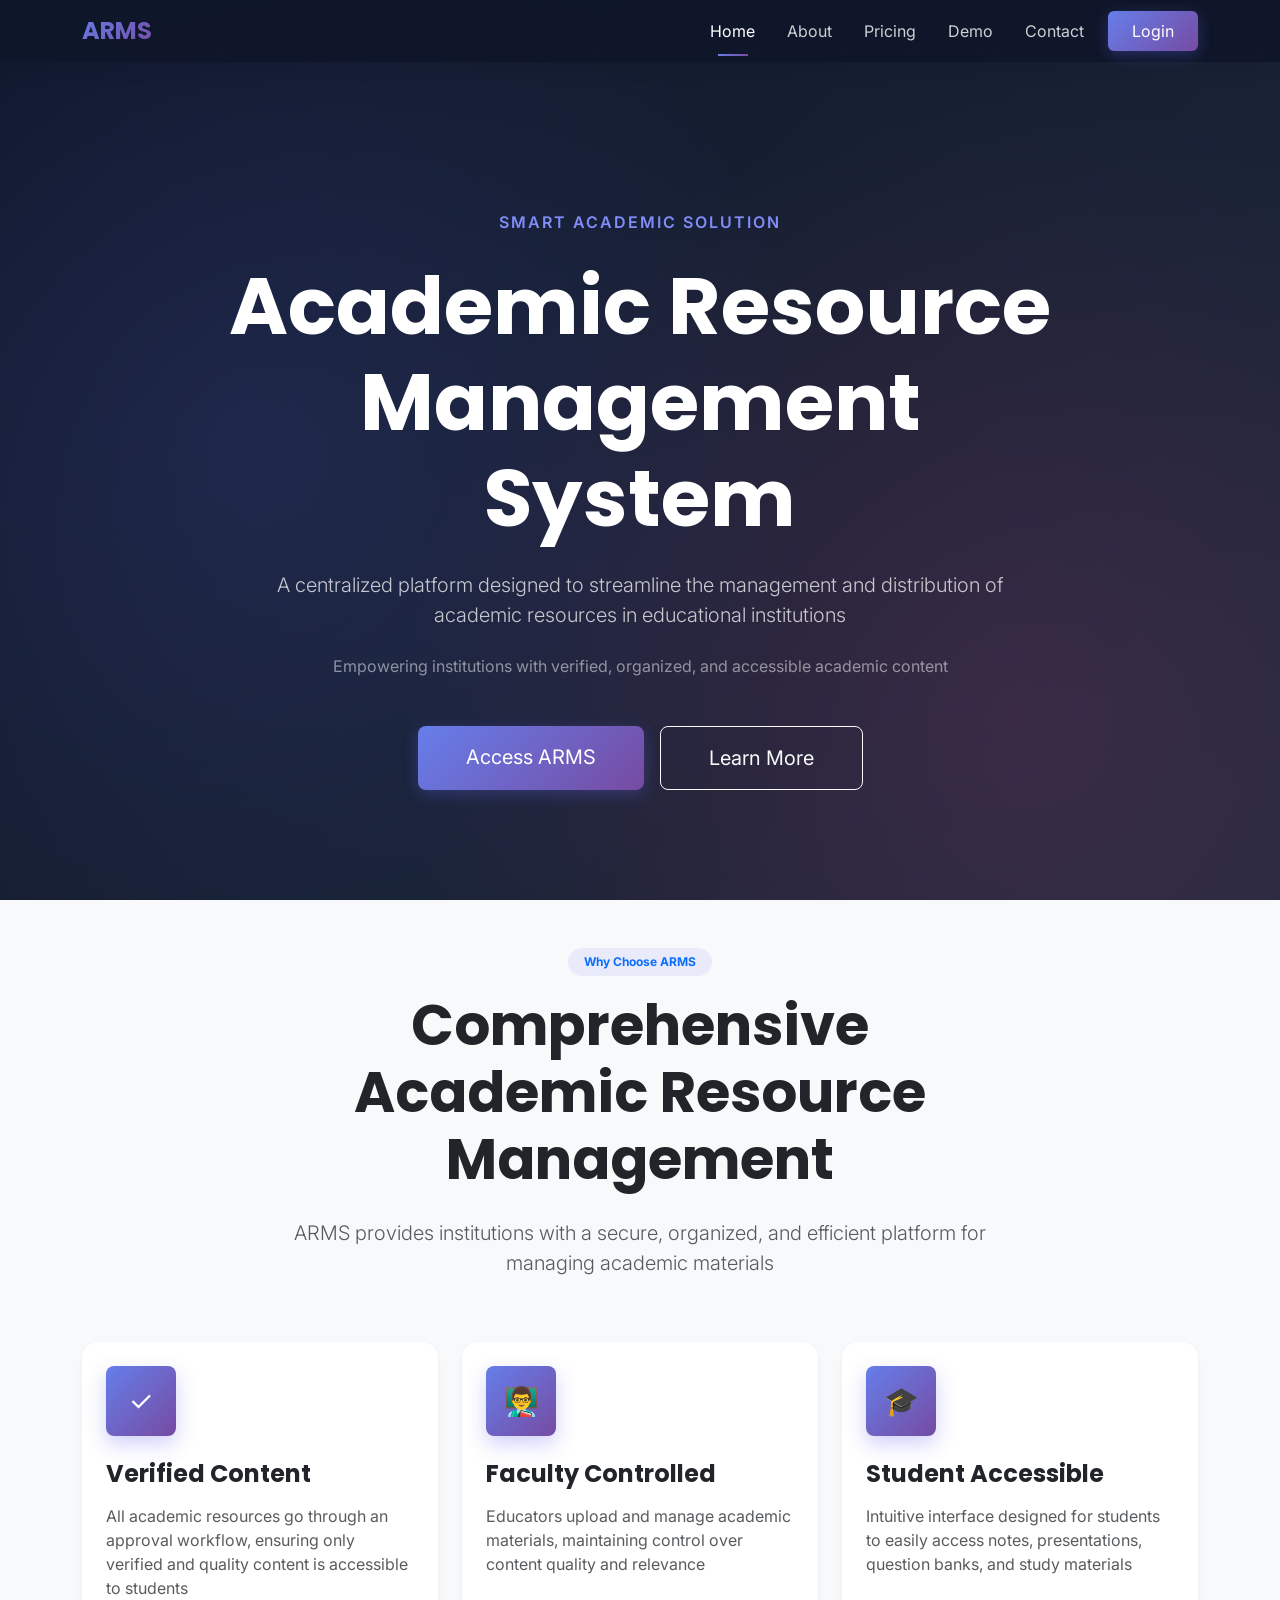
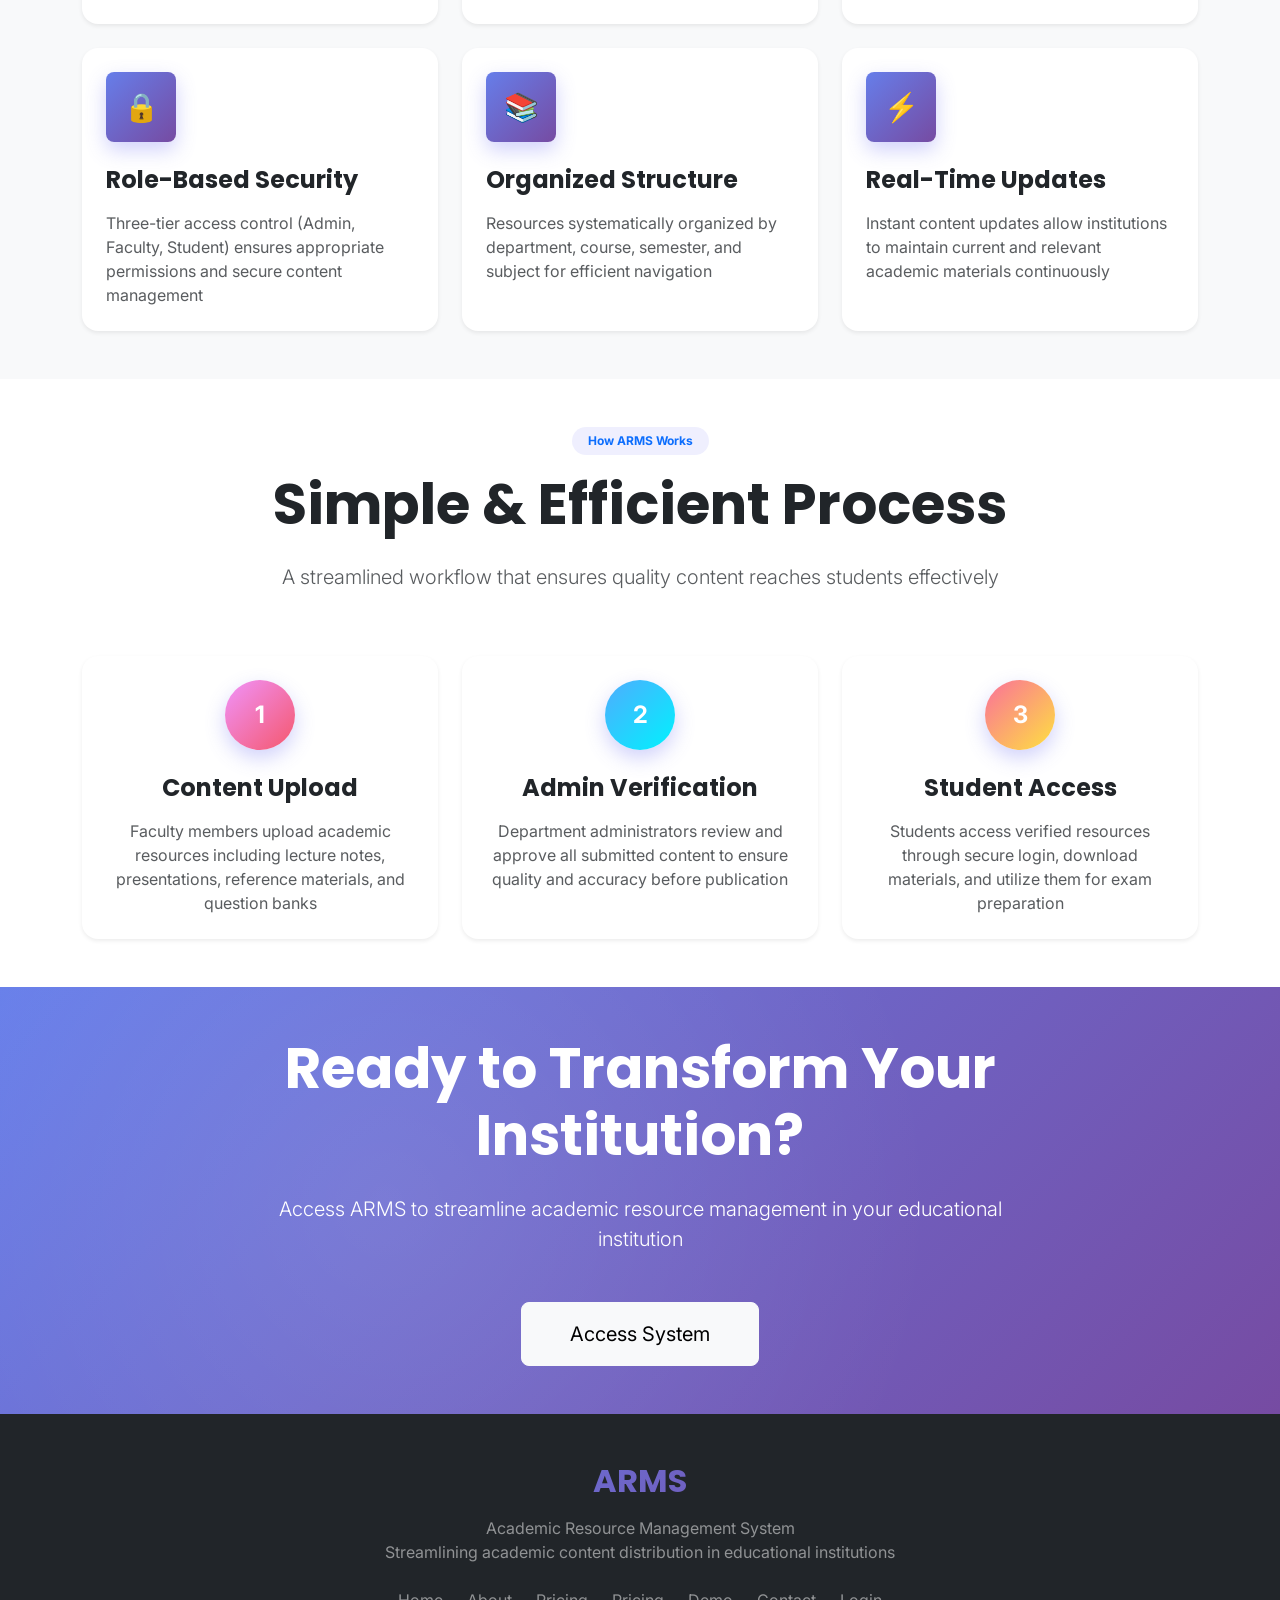
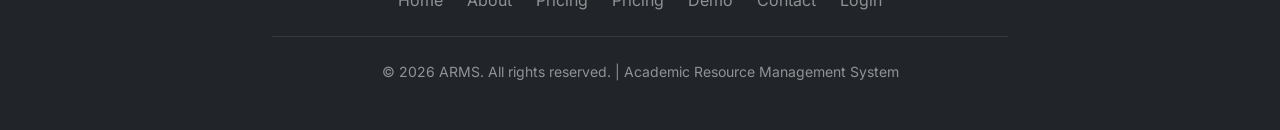
==== commit a24df87f: "pricing and demo page added and select user removed from the log in" ====
--- a/index.html
+++ b/index.html
@@ -1,276 +1,336 @@
 <!DOCTYPE html>
-<html lang="en" class="no-js">
+<html lang="en">
 
 <head>
     <meta charset="UTF-8">
     <meta name="viewport" content="width=device-width, initial-scale=1.0">
     <meta http-equiv="X-UA-Compatible" content="IE=edge">
-
+    
     <!-- SEO Meta Tags -->
-    <title>ARMS | Academic Resource Management System - MCM Department</title>
-    <meta name="description"
-        content="Academic Resource Management System for M.Com in Computer Management at L.R.T Commerce College, Akola. Centralized platform for verified academic resources.">
-    <meta name="keywords" content="ARMS, Academic Resources, MCM, L.R.T Commerce College, Akola, Education Management">
-    <meta name="author" content="MCM Department, L.R.T Commerce College">
-
-    <!-- Open Graph Meta Tags -->
-    <meta property="og:title" content="ARMS - Academic Resource Management System">
-    <meta property="og:description" content="Centralized platform for verified academic resources - MCM Department">
-    <meta property="og:type" content="website">
-
+    <title>ARMS | Academic Resource Management System</title>
+    <meta name="description" content="ARMS - Academic Resource Management System. Centralized platform for managing and distributing verified academic resources in educational institutions.">
+    <meta name="keywords" content="ARMS, Academic Resources, Education Management, E-Learning Platform, Academic Content Management">
+    <meta name="author" content="ARMS Development Team">
+    
     <!-- Favicon -->
-    <link rel="icon" type="image/svg+xml"
-        href="data:image/svg+xml,%3Csvg xmlns='http://www.w3.org/2000/svg' viewBox='0 0 100 100'%3E%3Ctext y='.9em' font-size='90'%3E🎓%3C/text%3E%3C/svg%3E">
-
-    <!-- Stylesheets -->
+    <link rel="icon" type="image/svg+xml" href="data:image/svg+xml,%3Csvg xmlns='http://www.w3.org/2000/svg' viewBox='0 0 100 100'%3E%3Ctext y='.9em' font-size='90'%3E🎓%3C/text%3E%3C/svg%3E">
+    
+    <!-- Bootstrap 5 CSS -->
+    <link href="https://cdn.jsdelivr.net/npm/bootstrap@5.3.2/dist/css/bootstrap.min.css" rel="stylesheet">
+    
+    <!-- Custom CSS -->
     <link rel="stylesheet" href="style.css">
-
-    <!-- Preload Critical Resources -->
+    
+    <!-- Google Fonts -->
     <link rel="preconnect" href="https://fonts.googleapis.com">
     <link rel="preconnect" href="https://fonts.gstatic.com" crossorigin>
     <link href="https://fonts.googleapis.com/css2?family=Inter:wght@300;400;500;600;700;800&family=Poppins:wght@400;500;600;700;800&display=swap" rel="stylesheet">
 </head>
 
 <body>
-
-    <!-- ==========================================
-         MODERN NAVIGATION BAR
-         ========================================== -->
-    <nav class="navbar" role="navigation" aria-label="Main navigation">
+    
+    <!-- ==========================================
+         NAVIGATION BAR
+         ========================================== -->
+    <nav class="navbar navbar-expand-lg navbar-dark fixed-top modern-nav">
         <div class="container">
-            <a href="index.html" class="navbar-brand" aria-label="ARMS Home">ARMS</a>
-
-            <button class="navbar-toggle" aria-label="Toggle navigation menu" aria-expanded="false">
-                <span></span>
-                <span></span>
-                <span></span>
+            <a class="navbar-brand fw-bold fs-4" href="index.html">ARMS</a>
+            
+            <button class="navbar-toggler border-0" type="button" data-bs-toggle="collapse" data-bs-target="#navbarNav" aria-controls="navbarNav" aria-expanded="false" aria-label="Toggle navigation">
+                <span class="navbar-toggler-icon"></span>
             </button>
-
-            <ul class="navbar-menu" role="menubar">
-                <li role="none"><a href="index.html" class="nav-link active" role="menuitem">Home</a></li>
-                <li role="none"><a href="about.html" class="nav-link" role="menuitem">About</a></li>
-                <li role="none"><a href="faculty.html" class="nav-link" role="menuitem">Faculty</a></li>
-                <li role="none"><a href="syllabus.html" class="nav-link" role="menuitem">Syllabus</a></li>
-                <li role="none"><a href="contact.html" class="nav-link" role="menuitem">Contact</a></li>
-                <li role="none"><a href="login.html" class="btn-login" role="menuitem">Login</a></li>
-            </ul>
+            
+            <div class="collapse navbar-collapse" id="navbarNav">
+                <ul class="navbar-nav ms-auto align-items-lg-center">
+                    <li class="nav-item">
+                        <a class="nav-link active px-3" href="index.html">Home</a>
+                    </li>
+                    <li class="nav-item">
+                        <a class="nav-link px-3" href="about.html">About</a>
+                    </li>
+                    <li class="nav-item">
+                        <a class="nav-link px-3" href="pricing.html">Pricing</a>
+                    </li>
+                    <li class="nav-item">
+                        <a class="nav-link px-3" href="demo.html">Demo</a>
+                    </li>
+                    <li class="nav-item">
+                        <a class="nav-link px-3" href="contact.html">Contact</a>
+                    </li>
+                    <li class="nav-item mt-3 mt-lg-0 ms-lg-2">
+                        <a class="btn btn-gradient px-4 py-2" href="login.html">Login</a>
+                    </li>
+                </ul>
+            </div>
         </div>
     </nav>
-
+    
     <!-- ==========================================
          HERO SECTION WITH PARALLAX
          ========================================== -->
-    <section class="hero" id="home">
+    <section class="hero-section d-flex align-items-center position-relative overflow-hidden">
         <!-- Animated Background Particles -->
-        <div class="hero-particles" aria-hidden="true"></div>
-
-        <div class="hero-content">
-            <p class="hero-subtitle">Academic Excellence Platform</p>
-            <h1>Academic Resource<br>Management System</h1>
-            <p class="hero-description">
-                Centralized platform for verified academic resources, managed by faculty and accessible to students
-            </p>
-            <p class="hero-college">
-                M.Com in Computer Management (MCM)<br>
-                L.R.T Commerce College, Akola
-            </p>
-            <div class="hero-buttons">
-                <a href="login.html" class="btn-primary">Access System</a>
-                <a href="about.html" class="btn-secondary">Learn More</a>
+        <div class="hero-particles position-absolute w-100 h-100" aria-hidden="true"></div>
+        
+        <div class="container position-relative" style="z-index: 10;">
+            <div class="row justify-content-center">
+                <div class="col-lg-10 col-xl-9 text-center">
+                    <div class="hero-content">
+                        <p class="hero-subtitle text-uppercase mb-4 fw-semibold" data-aos="fade-up">Smart Academic Solution</p>
+                        <h1 class="display-1 fw-bold text-white mb-4" data-aos="fade-up" data-aos-delay="100">
+                            Academic Resource<br class="d-none d-md-block">Management System
+                        </h1>
+                        <p class="lead text-white-75 mb-4 px-lg-5" data-aos="fade-up" data-aos-delay="200">
+                            A centralized platform designed to streamline the management and distribution of academic resources in educational institutions
+                        </p>
+                        <p class="text-white-50 mb-5" data-aos="fade-up" data-aos-delay="300">
+                            Empowering institutions with verified, organized, and accessible academic content
+                        </p>
+                        <div class="d-flex flex-column flex-sm-row gap-3 justify-content-center" data-aos="fade-up" data-aos-delay="400">
+                            <a href="login.html" class="btn btn-primary btn-lg px-5 py-3">Access ARMS</a>
+                            <a href="about.html" class="btn btn-outline-light btn-lg px-5 py-3">Learn More</a>
+                        </div>
+                    </div>
+                </div>
             </div>
         </div>
     </section>
-
+    
     <!-- ==========================================
          FEATURES SECTION
          ========================================== -->
-    <section class="features-section section-padding" id="features">
+    <section class="py-5 py-lg-6 bg-light">
         <div class="container">
-            <div class="section-header">
-                <span class="section-label">Why Choose ARMS</span>
-                <h2 class="section-title">Modern Academic Resource Management</h2>
-                <p class="section-description">
-                    ARMS provides a secure, organized, and efficient platform for managing and accessing academic
-                    materials
-                </p>
-            </div>
-
-            <div class="features-grid">
+            <div class="row justify-content-center mb-5">
+                <div class="col-lg-8 text-center">
+                    <span class="badge bg-primary-soft text-primary px-3 py-2 mb-3 rounded-pill">Why Choose ARMS</span>
+                    <h2 class="display-4 fw-bold mb-4">Comprehensive Academic Resource Management</h2>
+                    <p class="lead text-muted">
+                        ARMS provides institutions with a secure, organized, and efficient platform for managing academic materials
+                    </p>
+                </div>
+            </div>
+            
+            <div class="row g-4">
                 <!-- Feature 1 -->
-                <div class="feature-card">
-                    <div class="feature-icon">✓</div>
-                    <h3>Verified Content</h3>
-                    <p>
-                        All academic resources are verified and approved by the Head of Department, ensuring quality and
-                        accuracy
-                    </p>
-                </div>
-
+                <div class="col-md-6 col-lg-4" data-aos="fade-up" data-aos-delay="0">
+                    <div class="card feature-card h-100 border-0 shadow-sm hover-lift">
+                        <div class="card-body p-4">
+                            <div class="feature-icon bg-gradient-primary text-white rounded-3 d-inline-flex align-items-center justify-content-center mb-4" style="width: 70px; height: 70px;">
+                                <span class="fs-3">✓</span>
+                            </div>
+                            <h3 class="h4 fw-bold mb-3">Verified Content</h3>
+                            <p class="text-muted mb-0">
+                                All academic resources go through an approval workflow, ensuring only verified and quality content is accessible to students
+                            </p>
+                        </div>
+                    </div>
+                </div>
+                
                 <!-- Feature 2 -->
-                <div class="feature-card">
-                    <div class="feature-icon">👨‍🏫</div>
-                    <h3>Faculty Managed</h3>
-                    <p>
-                        Resources are uploaded and maintained by department faculty members, providing authentic study
-                        materials
-                    </p>
-                </div>
-
+                <div class="col-md-6 col-lg-4" data-aos="fade-up" data-aos-delay="100">
+                    <div class="card feature-card h-100 border-0 shadow-sm hover-lift">
+                        <div class="card-body p-4">
+                            <div class="feature-icon bg-gradient-primary text-white rounded-3 d-inline-flex align-items-center justify-content-center mb-4" style="width: 70px; height: 70px;">
+                                <span class="fs-3">👨‍🏫</span>
+                            </div>
+                            <h3 class="h4 fw-bold mb-3">Faculty Controlled</h3>
+                            <p class="text-muted mb-0">
+                                Educators upload and manage academic materials, maintaining control over content quality and relevance
+                            </p>
+                        </div>
+                    </div>
+                </div>
+                
                 <!-- Feature 3 -->
-                <div class="feature-card">
-                    <div class="feature-icon">🎓</div>
-                    <h3>Student Friendly</h3>
-                    <p>
-                        Easy-to-use interface designed specifically for students to access notes, presentations, and
-                        question banks
-                    </p>
-                </div>
-
+                <div class="col-md-6 col-lg-4" data-aos="fade-up" data-aos-delay="200">
+                    <div class="card feature-card h-100 border-0 shadow-sm hover-lift">
+                        <div class="card-body p-4">
+                            <div class="feature-icon bg-gradient-primary text-white rounded-3 d-inline-flex align-items-center justify-content-center mb-4" style="width: 70px; height: 70px;">
+                                <span class="fs-3">🎓</span>
+                            </div>
+                            <h3 class="h4 fw-bold mb-3">Student Accessible</h3>
+                            <p class="text-muted mb-0">
+                                Intuitive interface designed for students to easily access notes, presentations, question banks, and study materials
+                            </p>
+                        </div>
+                    </div>
+                </div>
+                
                 <!-- Feature 4 -->
-                <div class="feature-card">
-                    <div class="feature-icon">🔒</div>
-                    <h3>Secure Access</h3>
-                    <p>
-                        Role-based authentication ensures that only authorized students and faculty can access the
-                        system
-                    </p>
-                </div>
-
+                <div class="col-md-6 col-lg-4" data-aos="fade-up" data-aos-delay="300">
+                    <div class="card feature-card h-100 border-0 shadow-sm hover-lift">
+                        <div class="card-body p-4">
+                            <div class="feature-icon bg-gradient-primary text-white rounded-3 d-inline-flex align-items-center justify-content-center mb-4" style="width: 70px; height: 70px;">
+                                <span class="fs-3">🔒</span>
+                            </div>
+                            <h3 class="h4 fw-bold mb-3">Role-Based Security</h3>
+                            <p class="text-muted mb-0">
+                                Three-tier access control (Admin, Faculty, Student) ensures appropriate permissions and secure content management
+                            </p>
+                        </div>
+                    </div>
+                </div>
+                
                 <!-- Feature 5 -->
-                <div class="feature-card">
-                    <div class="feature-icon">📚</div>
-                    <h3>Organized Resources</h3>
-                    <p>
-                        Materials are systematically organized by semester and subject for quick and easy access
-                    </p>
-                </div>
-
+                <div class="col-md-6 col-lg-4" data-aos="fade-up" data-aos-delay="400">
+                    <div class="card feature-card h-100 border-0 shadow-sm hover-lift">
+                        <div class="card-body p-4">
+                            <div class="feature-icon bg-gradient-primary text-white rounded-3 d-inline-flex align-items-center justify-content-center mb-4" style="width: 70px; height: 70px;">
+                                <span class="fs-3">📚</span>
+                            </div>
+                            <h3 class="h4 fw-bold mb-3">Organized Structure</h3>
+                            <p class="text-muted mb-0">
+                                Resources systematically organized by department, course, semester, and subject for efficient navigation
+                            </p>
+                        </div>
+                    </div>
+                </div>
+                
                 <!-- Feature 6 -->
-                <div class="feature-card">
-                    <div class="feature-icon">⚡</div>
-                    <h3>Always Updated</h3>
-                    <p>
-                        Resources are continuously updated to reflect the latest curriculum and academic requirements
-                    </p>
+                <div class="col-md-6 col-lg-4" data-aos="fade-up" data-aos-delay="500">
+                    <div class="card feature-card h-100 border-0 shadow-sm hover-lift">
+                        <div class="card-body p-4">
+                            <div class="feature-icon bg-gradient-primary text-white rounded-3 d-inline-flex align-items-center justify-content-center mb-4" style="width: 70px; height: 70px;">
+                                <span class="fs-3">⚡</span>
+                            </div>
+                            <h3 class="h4 fw-bold mb-3">Real-Time Updates</h3>
+                            <p class="text-muted mb-0">
+                                Instant content updates allow institutions to maintain current and relevant academic materials continuously
+                            </p>
+                        </div>
+                    </div>
                 </div>
             </div>
         </div>
     </section>
-
+    
     <!-- ==========================================
          HOW IT WORKS SECTION
          ========================================== -->
-    <section class="section-padding" style="background: white;">
+    <section class="py-5 py-lg-6 bg-white">
         <div class="container">
-            <div class="section-header">
-                <span class="section-label">How ARMS Works</span>
-                <h2 class="section-title">Simple & Efficient Process</h2>
-                <p class="section-description">
-                    A streamlined workflow that ensures quality content reaches students effectively
-                </p>
-            </div>
-
-            <div class="features-grid">
+            <div class="row justify-content-center mb-5">
+                <div class="col-lg-8 text-center">
+                    <span class="badge bg-primary-soft text-primary px-3 py-2 mb-3 rounded-pill">How ARMS Works</span>
+                    <h2 class="display-4 fw-bold mb-4">Simple & Efficient Process</h2>
+                    <p class="lead text-muted">
+                        A streamlined workflow that ensures quality content reaches students effectively
+                    </p>
+                </div>
+            </div>
+            
+            <div class="row g-4">
                 <!-- Step 1 -->
-                <div class="feature-card scroll-reveal">
-                    <div class="feature-icon" style="background: linear-gradient(135deg, #f093fb 0%, #f5576c 100%);">1
-                    </div>
-                    <h3>Faculty Upload</h3>
-                    <p>
-                        Faculty members upload academic resources including notes, presentations, and question banks
-                    </p>
-                </div>
-
+                <div class="col-md-4" data-aos="fade-up" data-aos-delay="0">
+                    <div class="card feature-card h-100 border-0 shadow-sm">
+                        <div class="card-body p-4 text-center">
+                            <div class="feature-icon bg-gradient-secondary text-white rounded-circle d-inline-flex align-items-center justify-content-center mb-4 fs-4 fw-bold" style="width: 70px; height: 70px;">
+                                1
+                            </div>
+                            <h3 class="h4 fw-bold mb-3">Content Upload</h3>
+                            <p class="text-muted mb-0">
+                                Faculty members upload academic resources including lecture notes, presentations, reference materials, and question banks
+                            </p>
+                        </div>
+                    </div>
+                </div>
+                
                 <!-- Step 2 -->
-                <div class="feature-card scroll-reveal">
-                    <div class="feature-icon" style="background: linear-gradient(135deg, #4facfe 0%, #00f2fe 100%);">2
-                    </div>
-                    <h3>Admin Verification</h3>
-                    <p>
-                        Head of Department reviews and approves all uploaded content for quality assurance
-                    </p>
-                </div>
-
+                <div class="col-md-4" data-aos="fade-up" data-aos-delay="100">
+                    <div class="card feature-card h-100 border-0 shadow-sm">
+                        <div class="card-body p-4 text-center">
+                            <div class="feature-icon bg-gradient-info text-white rounded-circle d-inline-flex align-items-center justify-content-center mb-4 fs-4 fw-bold" style="width: 70px; height: 70px;">
+                                2
+                            </div>
+                            <h3 class="h4 fw-bold mb-3">Admin Verification</h3>
+                            <p class="text-muted mb-0">
+                                Department administrators review and approve all submitted content to ensure quality and accuracy before publication
+                            </p>
+                        </div>
+                    </div>
+                </div>
+                
                 <!-- Step 3 -->
-                <div class="feature-card scroll-reveal">
-                    <div class="feature-icon" style="background: linear-gradient(135deg, #fa709a 0%, #fee140 100%);">3
-                    </div>
-                    <h3>Student Access</h3>
-                    <p>
-                        Students login to access verified resources, download materials, and prepare for exams
-                    </p>
+                <div class="col-md-4" data-aos="fade-up" data-aos-delay="200">
+                    <div class="card feature-card h-100 border-0 shadow-sm">
+                        <div class="card-body p-4 text-center">
+                            <div class="feature-icon bg-gradient-warning text-white rounded-circle d-inline-flex align-items-center justify-content-center mb-4 fs-4 fw-bold" style="width: 70px; height: 70px;">
+                                3
+                            </div>
+                            <h3 class="h4 fw-bold mb-3">Student Access</h3>
+                            <p class="text-muted mb-0">
+                                Students access verified resources through secure login, download materials, and utilize them for exam preparation
+                            </p>
+                        </div>
+                    </div>
                 </div>
             </div>
         </div>
     </section>
-
+    
     <!-- ==========================================
          CTA SECTION
          ========================================== -->
-    <section class="section-padding"
-        style="background: linear-gradient(135deg, #667eea 0%, #764ba2 100%); position: relative; overflow: hidden;">
-        <div class="container" style="position: relative; z-index: 10; text-align: center; color: white;">
-            <h2 class="section-title scroll-reveal" style="color: white; font-size: 2.5rem; margin-bottom: 1.5rem;">
-                Ready to Access Academic Resources?
-            </h2>
-            <p class="scroll-reveal"
-                style="font-size: 1.2rem; color: rgba(255, 255, 255, 0.9); max-width: 600px; margin: 0 auto 2.5rem;">
-                Login to ARMS to access verified study materials, notes, and resources curated by your faculty
-            </p>
-            <div class="scroll-reveal">
-                <a href="login.html" class="btn-primary"
-                    style="background: white; color: #667eea; box-shadow: 0 8px 25px rgba(0, 0, 0, 0.2);">
-                    Login to ARMS
-                </a>
-            </div>
-        </div>
-
-        <!-- Decorative Elements -->
-        <div
-            style="position: absolute; top: 10%; left: 5%; width: 200px; height: 200px; background: radial-gradient(circle, rgba(255, 255, 255, 0.1) 0%, transparent 70%); border-radius: 50%;">
-        </div>
-        <div
-            style="position: absolute; bottom: 10%; right: 5%; width: 300px; height: 300px; background: radial-gradient(circle, rgba(255, 255, 255, 0.1) 0%, transparent 70%); border-radius: 50%;">
+    <section class="py-5 py-lg-6 bg-gradient-primary position-relative overflow-hidden">
+        <div class="position-absolute top-0 start-0 w-100 h-100" style="background: radial-gradient(circle at 30% 50%, rgba(255, 255, 255, 0.1) 0%, transparent 60%);"></div>
+        
+        <div class="container position-relative">
+            <div class="row justify-content-center text-center">
+                <div class="col-lg-8">
+                    <h2 class="display-4 fw-bold text-white mb-4" data-aos="fade-up">
+                        Ready to Transform Your Institution?
+                    </h2>
+                    <p class="lead text-white mb-5" data-aos="fade-up" data-aos-delay="100">
+                        Access ARMS to streamline academic resource management in your educational institution
+                    </p>
+                    <div data-aos="fade-up" data-aos-delay="200">
+                        <a href="login.html" class="btn btn-light btn-lg px-5 py-3">Access System</a>
+                    </div>
+                </div>
+            </div>
         </div>
     </section>
-
+    
     <!-- ==========================================
          FOOTER
          ========================================== -->
-    <footer>
-        <div class="footer-content">
-            <div class="footer-brand">ARMS</div>
-            <p class="footer-text">
-                Academic Resource Management System<br>
-                M.Com in Computer Management (MCM)<br>
-                L.R.T Commerce College, Akola
-            </p>
-
-            <div class="footer-links">
-                <a href="index.html" class="footer-link">Home</a>
-                <a href="about.html" class="footer-link">About</a>
-                <a href="faculty.html" class="footer-link">Faculty</a>
-                <a href="syllabus.html" class="footer-link">Syllabus</a>
-                <a href="contact.html" class="footer-link">Contact</a>
-                <a href="login.html" class="footer-link">Login</a>
-            </div>
-
-            <div class="footer-bottom">
-                <p>&copy; 2026 ARMS. All rights reserved. | Academic Resource Management System</p>
+    <footer class="bg-dark text-white py-5">
+        <div class="container">
+            <div class="row justify-content-center text-center">
+                <div class="col-lg-8">
+                    <h3 class="h2 fw-bold mb-3 text-gradient">ARMS</h3>
+                    <p class="text-white-50 mb-4">
+                        Academic Resource Management System<br>
+                        Streamlining academic content distribution in educational institutions
+                    </p>
+                    
+                    <div class="d-flex flex-wrap justify-content-center gap-4 mb-4">
+                        <a href="index.html" class="text-white-50 text-decoration-none hover-primary">Home</a>
+                        <a href="about.html" class="text-white-50 text-decoration-none hover-primary">About</a>
+                        <a href="pricing.html" class="text-white-50 text-decoration-none hover-primary">Pricing</a>
+                        <a href="pricing.html" class="text-white-50 text-decoration-none hover-primary">Pricing</a>
+                        <a href="demo.html" class="text-white-50 text-decoration-none hover-primary">Demo</a>
+                        <a href="contact.html" class="text-white-50 text-decoration-none hover-primary">Contact</a>
+                        <a href="login.html" class="text-white-50 text-decoration-none hover-primary">Login</a>
+                    </div>
+                    
+                    <hr class="border-secondary my-4">
+                    
+                    <p class="text-white-50 small mb-0">
+                        &copy; 2026 ARMS. All rights reserved. | Academic Resource Management System
+                    </p>
+                </div>
             </div>
         </div>
     </footer>
-
-    <!-- ==========================================
-         JAVASCRIPT
-         ========================================== -->
-    <script>
-        // Remove no-js class if JavaScript is enabled
-        document.documentElement.classList.remove('no-js');
-        document.documentElement.classList.add('js');
-    </script>
+    
+    <!-- Bootstrap 5 JS Bundle -->
+    <script src="https://cdn.jsdelivr.net/npm/bootstrap@5.3.2/dist/js/bootstrap.bundle.min.js"></script>
+    
+    <!-- Custom JS -->
     <script src="main.js"></script>
-
+    
 </body>
 
-</html>+</html>
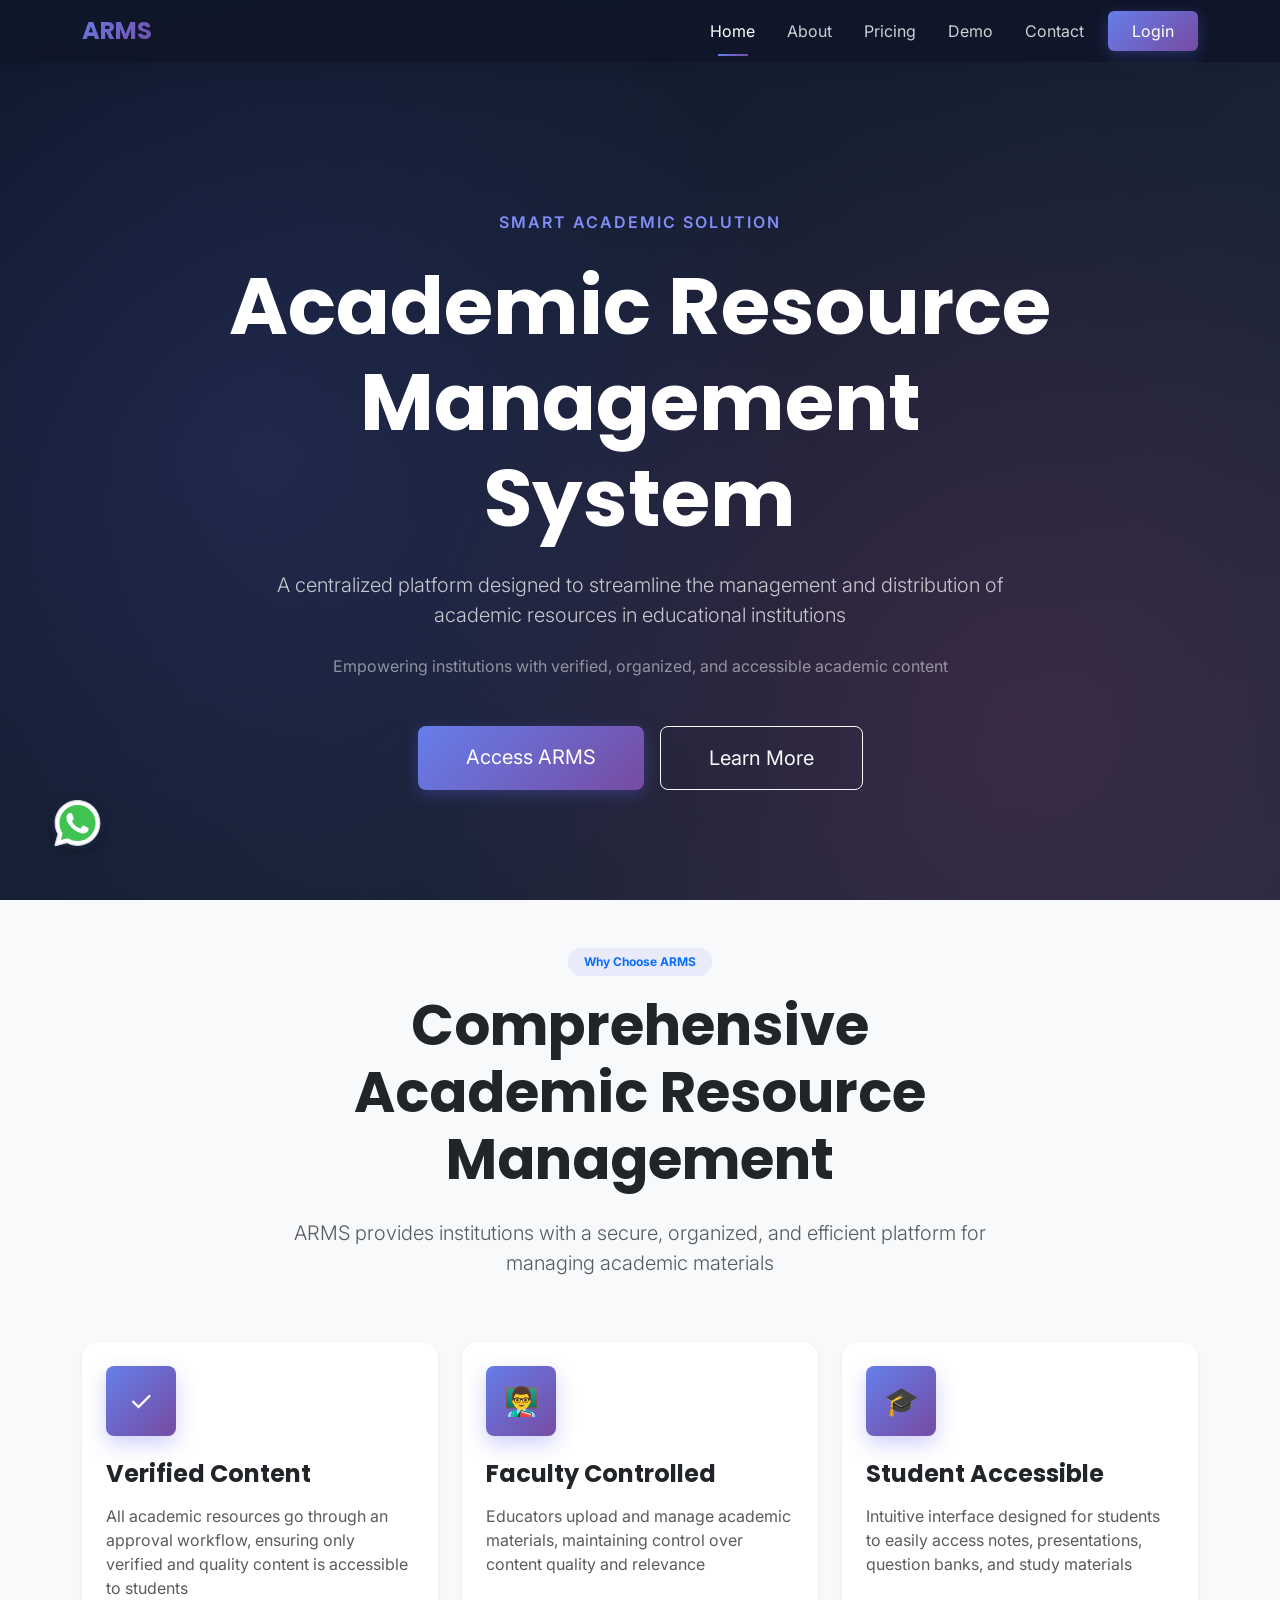
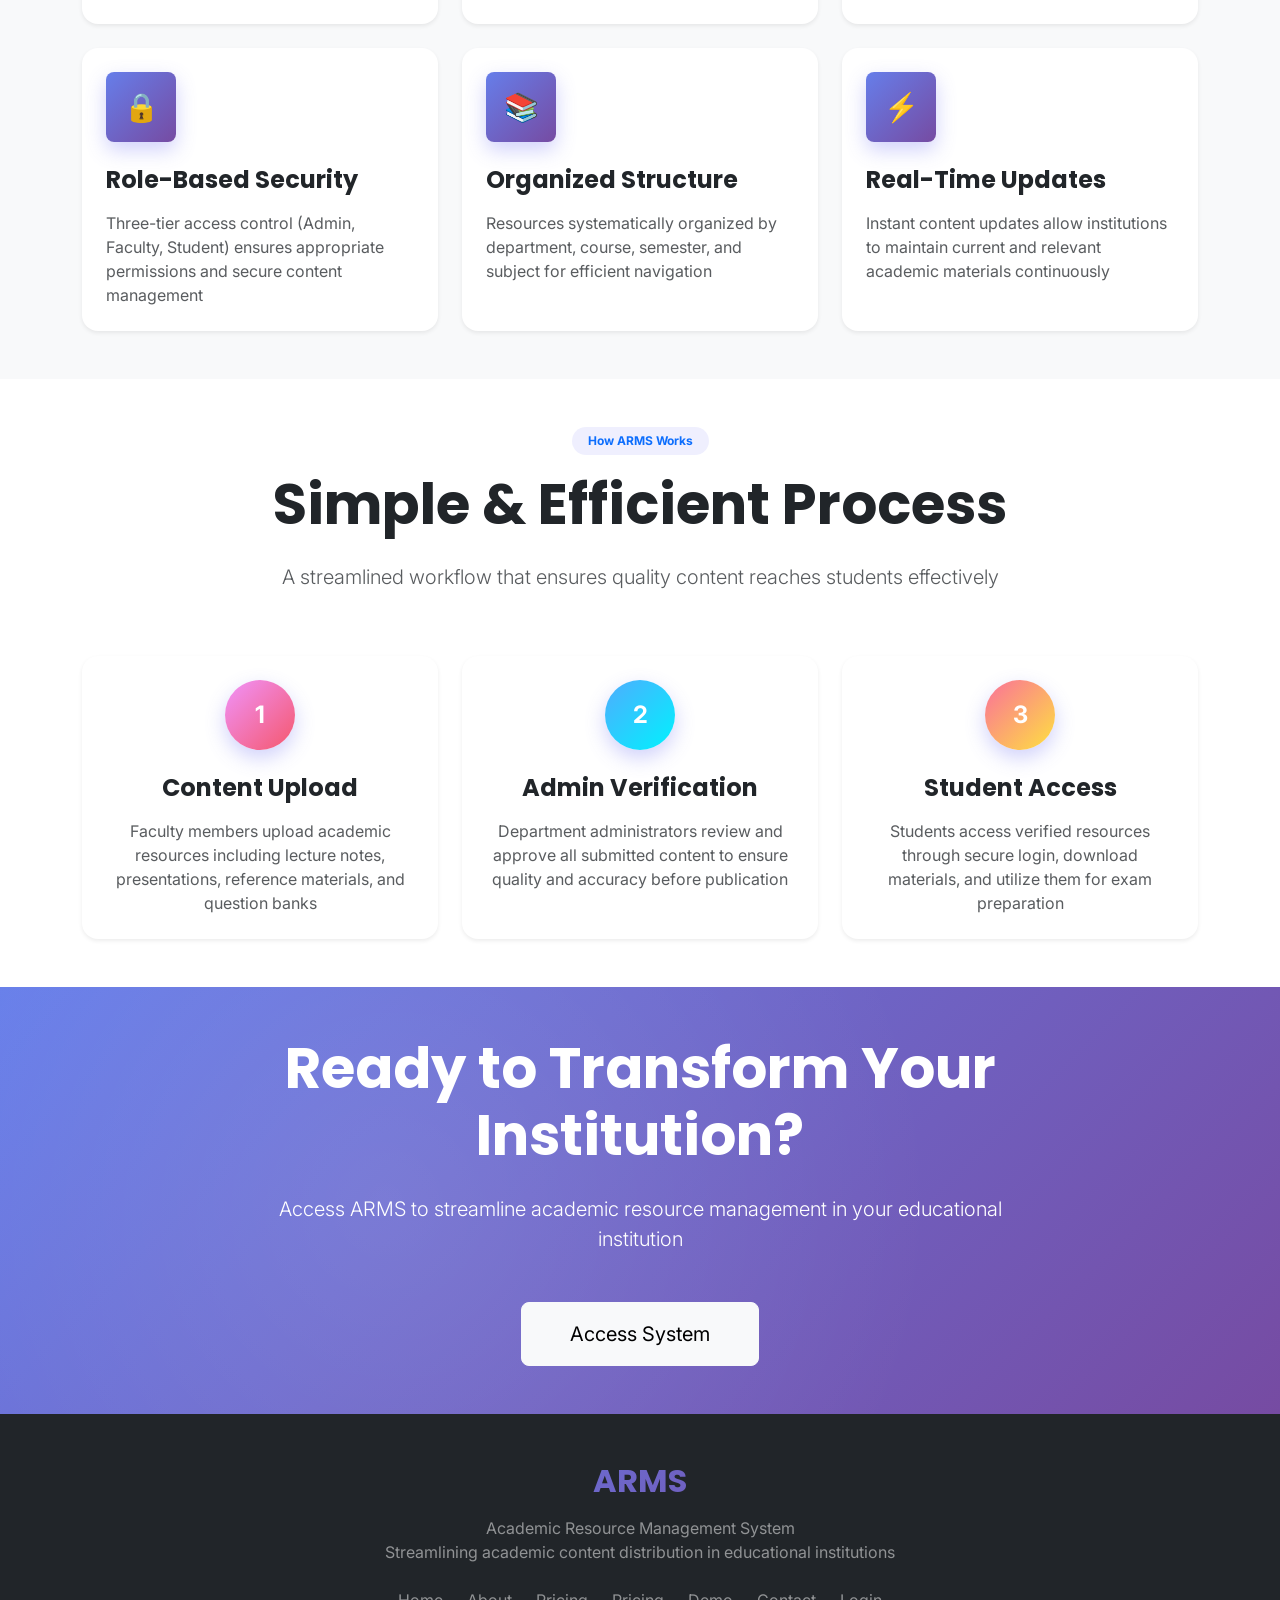
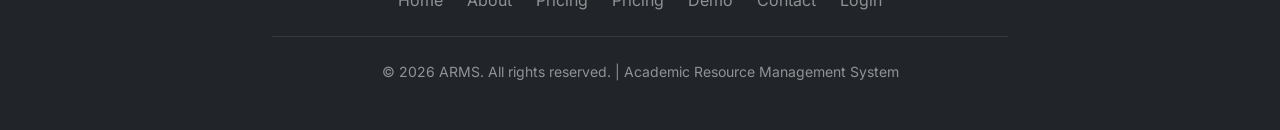
==== commit 51797986: "in whatsapp autolead funnel my no. and customised msg added" ====
--- a/index.html
+++ b/index.html
@@ -5,41 +5,47 @@
     <meta charset="UTF-8">
     <meta name="viewport" content="width=device-width, initial-scale=1.0">
     <meta http-equiv="X-UA-Compatible" content="IE=edge">
-    
+
     <!-- SEO Meta Tags -->
     <title>ARMS | Academic Resource Management System</title>
-    <meta name="description" content="ARMS - Academic Resource Management System. Centralized platform for managing and distributing verified academic resources in educational institutions.">
-    <meta name="keywords" content="ARMS, Academic Resources, Education Management, E-Learning Platform, Academic Content Management">
+    <meta name="description"
+        content="ARMS - Academic Resource Management System. Centralized platform for managing and distributing verified academic resources in educational institutions.">
+    <meta name="keywords"
+        content="ARMS, Academic Resources, Education Management, E-Learning Platform, Academic Content Management">
     <meta name="author" content="ARMS Development Team">
-    
+
     <!-- Favicon -->
-    <link rel="icon" type="image/svg+xml" href="data:image/svg+xml,%3Csvg xmlns='http://www.w3.org/2000/svg' viewBox='0 0 100 100'%3E%3Ctext y='.9em' font-size='90'%3E🎓%3C/text%3E%3C/svg%3E">
-    
+    <link rel="icon" type="image/svg+xml"
+        href="data:image/svg+xml,%3Csvg xmlns='http://www.w3.org/2000/svg' viewBox='0 0 100 100'%3E%3Ctext y='.9em' font-size='90'%3E🎓%3C/text%3E%3C/svg%3E">
+
     <!-- Bootstrap 5 CSS -->
     <link href="https://cdn.jsdelivr.net/npm/bootstrap@5.3.2/dist/css/bootstrap.min.css" rel="stylesheet">
-    
+
     <!-- Custom CSS -->
     <link rel="stylesheet" href="style.css">
-    
+
     <!-- Google Fonts -->
     <link rel="preconnect" href="https://fonts.googleapis.com">
     <link rel="preconnect" href="https://fonts.gstatic.com" crossorigin>
-    <link href="https://fonts.googleapis.com/css2?family=Inter:wght@300;400;500;600;700;800&family=Poppins:wght@400;500;600;700;800&display=swap" rel="stylesheet">
+    <link
+        href="https://fonts.googleapis.com/css2?family=Inter:wght@300;400;500;600;700;800&family=Poppins:wght@400;500;600;700;800&display=swap"
+        rel="stylesheet">
 </head>
 
 <body>
-    
+
     <!-- ==========================================
          NAVIGATION BAR
          ========================================== -->
     <nav class="navbar navbar-expand-lg navbar-dark fixed-top modern-nav">
         <div class="container">
             <a class="navbar-brand fw-bold fs-4" href="index.html">ARMS</a>
-            
-            <button class="navbar-toggler border-0" type="button" data-bs-toggle="collapse" data-bs-target="#navbarNav" aria-controls="navbarNav" aria-expanded="false" aria-label="Toggle navigation">
+
+            <button class="navbar-toggler border-0" type="button" data-bs-toggle="collapse" data-bs-target="#navbarNav"
+                aria-controls="navbarNav" aria-expanded="false" aria-label="Toggle navigation">
                 <span class="navbar-toggler-icon"></span>
             </button>
-            
+
             <div class="collapse navbar-collapse" id="navbarNav">
                 <ul class="navbar-nav ms-auto align-items-lg-center">
                     <li class="nav-item">
@@ -64,29 +70,32 @@
             </div>
         </div>
     </nav>
-    
+
     <!-- ==========================================
          HERO SECTION WITH PARALLAX
          ========================================== -->
     <section class="hero-section d-flex align-items-center position-relative overflow-hidden">
         <!-- Animated Background Particles -->
         <div class="hero-particles position-absolute w-100 h-100" aria-hidden="true"></div>
-        
+
         <div class="container position-relative" style="z-index: 10;">
             <div class="row justify-content-center">
                 <div class="col-lg-10 col-xl-9 text-center">
                     <div class="hero-content">
-                        <p class="hero-subtitle text-uppercase mb-4 fw-semibold" data-aos="fade-up">Smart Academic Solution</p>
+                        <p class="hero-subtitle text-uppercase mb-4 fw-semibold" data-aos="fade-up">Smart Academic
+                            Solution</p>
                         <h1 class="display-1 fw-bold text-white mb-4" data-aos="fade-up" data-aos-delay="100">
                             Academic Resource<br class="d-none d-md-block">Management System
                         </h1>
                         <p class="lead text-white-75 mb-4 px-lg-5" data-aos="fade-up" data-aos-delay="200">
-                            A centralized platform designed to streamline the management and distribution of academic resources in educational institutions
+                            A centralized platform designed to streamline the management and distribution of academic
+                            resources in educational institutions
                         </p>
                         <p class="text-white-50 mb-5" data-aos="fade-up" data-aos-delay="300">
                             Empowering institutions with verified, organized, and accessible academic content
                         </p>
-                        <div class="d-flex flex-column flex-sm-row gap-3 justify-content-center" data-aos="fade-up" data-aos-delay="400">
+                        <div class="d-flex flex-column flex-sm-row gap-3 justify-content-center" data-aos="fade-up"
+                            data-aos-delay="400">
                             <a href="login.html" class="btn btn-primary btn-lg px-5 py-3">Access ARMS</a>
                             <a href="about.html" class="btn btn-outline-light btn-lg px-5 py-3">Learn More</a>
                         </div>
@@ -95,7 +104,7 @@
             </div>
         </div>
     </section>
-    
+
     <!-- ==========================================
          FEATURES SECTION
          ========================================== -->
@@ -106,97 +115,110 @@
                     <span class="badge bg-primary-soft text-primary px-3 py-2 mb-3 rounded-pill">Why Choose ARMS</span>
                     <h2 class="display-4 fw-bold mb-4">Comprehensive Academic Resource Management</h2>
                     <p class="lead text-muted">
-                        ARMS provides institutions with a secure, organized, and efficient platform for managing academic materials
-                    </p>
-                </div>
-            </div>
-            
+                        ARMS provides institutions with a secure, organized, and efficient platform for managing
+                        academic materials
+                    </p>
+                </div>
+            </div>
+
             <div class="row g-4">
                 <!-- Feature 1 -->
                 <div class="col-md-6 col-lg-4" data-aos="fade-up" data-aos-delay="0">
                     <div class="card feature-card h-100 border-0 shadow-sm hover-lift">
                         <div class="card-body p-4">
-                            <div class="feature-icon bg-gradient-primary text-white rounded-3 d-inline-flex align-items-center justify-content-center mb-4" style="width: 70px; height: 70px;">
+                            <div class="feature-icon bg-gradient-primary text-white rounded-3 d-inline-flex align-items-center justify-content-center mb-4"
+                                style="width: 70px; height: 70px;">
                                 <span class="fs-3">✓</span>
                             </div>
                             <h3 class="h4 fw-bold mb-3">Verified Content</h3>
                             <p class="text-muted mb-0">
-                                All academic resources go through an approval workflow, ensuring only verified and quality content is accessible to students
-                            </p>
-                        </div>
-                    </div>
-                </div>
-                
+                                All academic resources go through an approval workflow, ensuring only verified and
+                                quality content is accessible to students
+                            </p>
+                        </div>
+                    </div>
+                </div>
+
                 <!-- Feature 2 -->
                 <div class="col-md-6 col-lg-4" data-aos="fade-up" data-aos-delay="100">
                     <div class="card feature-card h-100 border-0 shadow-sm hover-lift">
                         <div class="card-body p-4">
-                            <div class="feature-icon bg-gradient-primary text-white rounded-3 d-inline-flex align-items-center justify-content-center mb-4" style="width: 70px; height: 70px;">
+                            <div class="feature-icon bg-gradient-primary text-white rounded-3 d-inline-flex align-items-center justify-content-center mb-4"
+                                style="width: 70px; height: 70px;">
                                 <span class="fs-3">👨‍🏫</span>
                             </div>
                             <h3 class="h4 fw-bold mb-3">Faculty Controlled</h3>
                             <p class="text-muted mb-0">
-                                Educators upload and manage academic materials, maintaining control over content quality and relevance
-                            </p>
-                        </div>
-                    </div>
-                </div>
-                
+                                Educators upload and manage academic materials, maintaining control over content quality
+                                and relevance
+                            </p>
+                        </div>
+                    </div>
+                </div>
+
                 <!-- Feature 3 -->
                 <div class="col-md-6 col-lg-4" data-aos="fade-up" data-aos-delay="200">
                     <div class="card feature-card h-100 border-0 shadow-sm hover-lift">
                         <div class="card-body p-4">
-                            <div class="feature-icon bg-gradient-primary text-white rounded-3 d-inline-flex align-items-center justify-content-center mb-4" style="width: 70px; height: 70px;">
+                            <div class="feature-icon bg-gradient-primary text-white rounded-3 d-inline-flex align-items-center justify-content-center mb-4"
+                                style="width: 70px; height: 70px;">
                                 <span class="fs-3">🎓</span>
                             </div>
                             <h3 class="h4 fw-bold mb-3">Student Accessible</h3>
                             <p class="text-muted mb-0">
-                                Intuitive interface designed for students to easily access notes, presentations, question banks, and study materials
-                            </p>
-                        </div>
-                    </div>
-                </div>
-                
+                                Intuitive interface designed for students to easily access notes, presentations,
+                                question banks, and study materials
+                            </p>
+                        </div>
+                    </div>
+                </div>
+
                 <!-- Feature 4 -->
                 <div class="col-md-6 col-lg-4" data-aos="fade-up" data-aos-delay="300">
                     <div class="card feature-card h-100 border-0 shadow-sm hover-lift">
                         <div class="card-body p-4">
-                            <div class="feature-icon bg-gradient-primary text-white rounded-3 d-inline-flex align-items-center justify-content-center mb-4" style="width: 70px; height: 70px;">
+                            <div class="feature-icon bg-gradient-primary text-white rounded-3 d-inline-flex align-items-center justify-content-center mb-4"
+                                style="width: 70px; height: 70px;">
                                 <span class="fs-3">🔒</span>
                             </div>
                             <h3 class="h4 fw-bold mb-3">Role-Based Security</h3>
                             <p class="text-muted mb-0">
-                                Three-tier access control (Admin, Faculty, Student) ensures appropriate permissions and secure content management
-                            </p>
-                        </div>
-                    </div>
-                </div>
-                
+                                Three-tier access control (Admin, Faculty, Student) ensures appropriate permissions and
+                                secure content management
+                            </p>
+                        </div>
+                    </div>
+                </div>
+
                 <!-- Feature 5 -->
                 <div class="col-md-6 col-lg-4" data-aos="fade-up" data-aos-delay="400">
                     <div class="card feature-card h-100 border-0 shadow-sm hover-lift">
                         <div class="card-body p-4">
-                            <div class="feature-icon bg-gradient-primary text-white rounded-3 d-inline-flex align-items-center justify-content-center mb-4" style="width: 70px; height: 70px;">
+                            <div class="feature-icon bg-gradient-primary text-white rounded-3 d-inline-flex align-items-center justify-content-center mb-4"
+                                style="width: 70px; height: 70px;">
                                 <span class="fs-3">📚</span>
                             </div>
                             <h3 class="h4 fw-bold mb-3">Organized Structure</h3>
                             <p class="text-muted mb-0">
-                                Resources systematically organized by department, course, semester, and subject for efficient navigation
-                            </p>
-                        </div>
-                    </div>
-                </div>
-                
+                                Resources systematically organized by department, course, semester, and subject for
+                                efficient navigation
+                            </p>
+                        </div>
+                    </div>
+                </div>
+
                 <!-- Feature 6 -->
                 <div class="col-md-6 col-lg-4" data-aos="fade-up" data-aos-delay="500">
                     <div class="card feature-card h-100 border-0 shadow-sm hover-lift">
                         <div class="card-body p-4">
-                            <div class="feature-icon bg-gradient-primary text-white rounded-3 d-inline-flex align-items-center justify-content-center mb-4" style="width: 70px; height: 70px;">
+                            <div class="feature-icon bg-gradient-primary text-white rounded-3 d-inline-flex align-items-center justify-content-center mb-4"
+                                style="width: 70px; height: 70px;">
                                 <span class="fs-3">⚡</span>
                             </div>
                             <h3 class="h4 fw-bold mb-3">Real-Time Updates</h3>
                             <p class="text-muted mb-0">
-                                Instant content updates allow institutions to maintain current and relevant academic materials continuously
+                                Instant content updates allow institutions to maintain current and relevant academic
+                                materials continuously
                             </p>
                         </div>
                     </div>
@@ -204,7 +226,7 @@
             </div>
         </div>
     </section>
-    
+
     <!-- ==========================================
          HOW IT WORKS SECTION
          ========================================== -->
@@ -219,48 +241,54 @@
                     </p>
                 </div>
             </div>
-            
+
             <div class="row g-4">
                 <!-- Step 1 -->
                 <div class="col-md-4" data-aos="fade-up" data-aos-delay="0">
                     <div class="card feature-card h-100 border-0 shadow-sm">
                         <div class="card-body p-4 text-center">
-                            <div class="feature-icon bg-gradient-secondary text-white rounded-circle d-inline-flex align-items-center justify-content-center mb-4 fs-4 fw-bold" style="width: 70px; height: 70px;">
+                            <div class="feature-icon bg-gradient-secondary text-white rounded-circle d-inline-flex align-items-center justify-content-center mb-4 fs-4 fw-bold"
+                                style="width: 70px; height: 70px;">
                                 1
                             </div>
                             <h3 class="h4 fw-bold mb-3">Content Upload</h3>
                             <p class="text-muted mb-0">
-                                Faculty members upload academic resources including lecture notes, presentations, reference materials, and question banks
-                            </p>
-                        </div>
-                    </div>
-                </div>
-                
+                                Faculty members upload academic resources including lecture notes, presentations,
+                                reference materials, and question banks
+                            </p>
+                        </div>
+                    </div>
+                </div>
+
                 <!-- Step 2 -->
                 <div class="col-md-4" data-aos="fade-up" data-aos-delay="100">
                     <div class="card feature-card h-100 border-0 shadow-sm">
                         <div class="card-body p-4 text-center">
-                            <div class="feature-icon bg-gradient-info text-white rounded-circle d-inline-flex align-items-center justify-content-center mb-4 fs-4 fw-bold" style="width: 70px; height: 70px;">
+                            <div class="feature-icon bg-gradient-info text-white rounded-circle d-inline-flex align-items-center justify-content-center mb-4 fs-4 fw-bold"
+                                style="width: 70px; height: 70px;">
                                 2
                             </div>
                             <h3 class="h4 fw-bold mb-3">Admin Verification</h3>
                             <p class="text-muted mb-0">
-                                Department administrators review and approve all submitted content to ensure quality and accuracy before publication
-                            </p>
-                        </div>
-                    </div>
-                </div>
-                
+                                Department administrators review and approve all submitted content to ensure quality and
+                                accuracy before publication
+                            </p>
+                        </div>
+                    </div>
+                </div>
+
                 <!-- Step 3 -->
                 <div class="col-md-4" data-aos="fade-up" data-aos-delay="200">
                     <div class="card feature-card h-100 border-0 shadow-sm">
                         <div class="card-body p-4 text-center">
-                            <div class="feature-icon bg-gradient-warning text-white rounded-circle d-inline-flex align-items-center justify-content-center mb-4 fs-4 fw-bold" style="width: 70px; height: 70px;">
+                            <div class="feature-icon bg-gradient-warning text-white rounded-circle d-inline-flex align-items-center justify-content-center mb-4 fs-4 fw-bold"
+                                style="width: 70px; height: 70px;">
                                 3
                             </div>
                             <h3 class="h4 fw-bold mb-3">Student Access</h3>
                             <p class="text-muted mb-0">
-                                Students access verified resources through secure login, download materials, and utilize them for exam preparation
+                                Students access verified resources through secure login, download materials, and utilize
+                                them for exam preparation
                             </p>
                         </div>
                     </div>
@@ -268,13 +296,14 @@
             </div>
         </div>
     </section>
-    
+
     <!-- ==========================================
          CTA SECTION
          ========================================== -->
     <section class="py-5 py-lg-6 bg-gradient-primary position-relative overflow-hidden">
-        <div class="position-absolute top-0 start-0 w-100 h-100" style="background: radial-gradient(circle at 30% 50%, rgba(255, 255, 255, 0.1) 0%, transparent 60%);"></div>
-        
+        <div class="position-absolute top-0 start-0 w-100 h-100"
+            style="background: radial-gradient(circle at 30% 50%, rgba(255, 255, 255, 0.1) 0%, transparent 60%);"></div>
+
         <div class="container position-relative">
             <div class="row justify-content-center text-center">
                 <div class="col-lg-8">
@@ -291,7 +320,7 @@
             </div>
         </div>
     </section>
-    
+
     <!-- ==========================================
          FOOTER
          ========================================== -->
@@ -304,7 +333,7 @@
                         Academic Resource Management System<br>
                         Streamlining academic content distribution in educational institutions
                     </p>
-                    
+
                     <div class="d-flex flex-wrap justify-content-center gap-4 mb-4">
                         <a href="index.html" class="text-white-50 text-decoration-none hover-primary">Home</a>
                         <a href="about.html" class="text-white-50 text-decoration-none hover-primary">About</a>
@@ -314,9 +343,9 @@
                         <a href="contact.html" class="text-white-50 text-decoration-none hover-primary">Contact</a>
                         <a href="login.html" class="text-white-50 text-decoration-none hover-primary">Login</a>
                     </div>
-                    
+
                     <hr class="border-secondary my-4">
-                    
+
                     <p class="text-white-50 small mb-0">
                         &copy; 2026 ARMS. All rights reserved. | Academic Resource Management System
                     </p>
@@ -324,13 +353,19 @@
             </div>
         </div>
     </footer>
-    
+    <!-- FLOATING WHATSAPP -->
+    <a class="whatsapp-float"
+       href="https://wa.me/918956422281?text=Hello%2C%20we%20would%20like%20to%20implement%20ARMS%20for%20our%20college.%0A%0APlease%20guide%20us%20on%20the%20next%20steps."
+   target="_blank"><svg xmlns="http://www.w3.org/2000/svg" x="0px" y="0px" width="100" height="100" viewBox="0 0 48 48">
+<path fill="#fff" d="M4.868,43.803c-0.132,0-0.26-0.052-0.355-0.148c-0.125-0.127-0.174-0.312-0.127-0.483l2.639-9.636c-1.636-2.906-2.499-6.206-2.497-9.556C4.532,13.238,13.273,4.5,24.014,4.5c5.21,0.002,10.105,2.031,13.784,5.713c3.679,3.683,5.704,8.577,5.702,13.781c-0.004,10.741-8.746,19.48-19.486,19.48c-3.189-0.001-6.344-0.788-9.144-2.277l-9.875,2.589C4.953,43.798,4.911,43.803,4.868,43.803z"></path><path fill="#fff" d="M4.868,43.303l2.694-9.835C5.9,30.59,5.026,27.324,5.027,23.979C5.032,13.514,13.548,5,24.014,5c5.079,0.002,9.845,1.979,13.43,5.566c3.584,3.588,5.558,8.356,5.556,13.428c-0.004,10.465-8.522,18.98-18.986,18.98c-0.001,0,0,0,0,0h-0.008c-3.177-0.001-6.3-0.798-9.073-2.311L4.868,43.303z"></path><path fill="#cfd8dc" d="M24.014,5c5.079,0.002,9.845,1.979,13.43,5.566c3.584,3.588,5.558,8.356,5.556,13.428c-0.004,10.465-8.522,18.98-18.986,18.98h-0.008c-3.177-0.001-6.3-0.798-9.073-2.311L4.868,43.303l2.694-9.835C5.9,30.59,5.026,27.324,5.027,23.979C5.032,13.514,13.548,5,24.014,5 M24.014,42.974C24.014,42.974,24.014,42.974,24.014,42.974C24.014,42.974,24.014,42.974,24.014,42.974 M24.014,42.974C24.014,42.974,24.014,42.974,24.014,42.974C24.014,42.974,24.014,42.974,24.014,42.974 M24.014,4C24.014,4,24.014,4,24.014,4C12.998,4,4.032,12.962,4.027,23.979c-0.001,3.367,0.849,6.685,2.461,9.622l-2.585,9.439c-0.094,0.345,0.002,0.713,0.254,0.967c0.19,0.192,0.447,0.297,0.711,0.297c0.085,0,0.17-0.011,0.254-0.033l9.687-2.54c2.828,1.468,5.998,2.243,9.197,2.244c11.024,0,19.99-8.963,19.995-19.98c0.002-5.339-2.075-10.359-5.848-14.135C34.378,6.083,29.357,4.002,24.014,4L24.014,4z"></path><path fill="#40c351" d="M35.176,12.832c-2.98-2.982-6.941-4.625-11.157-4.626c-8.704,0-15.783,7.076-15.787,15.774c-0.001,2.981,0.833,5.883,2.413,8.396l0.376,0.597l-1.595,5.821l5.973-1.566l0.577,0.342c2.422,1.438,5.2,2.198,8.032,2.199h0.006c8.698,0,15.777-7.077,15.78-15.776C39.795,19.778,38.156,15.814,35.176,12.832z"></path><path fill="#fff" fill-rule="evenodd" d="M19.268,16.045c-0.355-0.79-0.729-0.806-1.068-0.82c-0.277-0.012-0.593-0.011-0.909-0.011c-0.316,0-0.83,0.119-1.265,0.594c-0.435,0.475-1.661,1.622-1.661,3.956c0,2.334,1.7,4.59,1.937,4.906c0.237,0.316,3.282,5.259,8.104,7.161c4.007,1.58,4.823,1.266,5.693,1.187c0.87-0.079,2.807-1.147,3.202-2.255c0.395-1.108,0.395-2.057,0.277-2.255c-0.119-0.198-0.435-0.316-0.909-0.554s-2.807-1.385-3.242-1.543c-0.435-0.158-0.751-0.237-1.068,0.238c-0.316,0.474-1.225,1.543-1.502,1.859c-0.277,0.317-0.554,0.357-1.028,0.119c-0.474-0.238-2.002-0.738-3.815-2.354c-1.41-1.257-2.362-2.81-2.639-3.285c-0.277-0.474-0.03-0.731,0.208-0.968c0.213-0.213,0.474-0.554,0.712-0.831c0.237-0.277,0.316-0.475,0.474-0.791c0.158-0.317,0.079-0.594-0.04-0.831C20.612,19.329,19.69,16.983,19.268,16.045z" clip-rule="evenodd"></path>
+</svg></a>
+
     <!-- Bootstrap 5 JS Bundle -->
     <script src="https://cdn.jsdelivr.net/npm/bootstrap@5.3.2/dist/js/bootstrap.bundle.min.js"></script>
-    
+
     <!-- Custom JS -->
     <script src="main.js"></script>
-    
+
 </body>
 
-</html>
+</html>
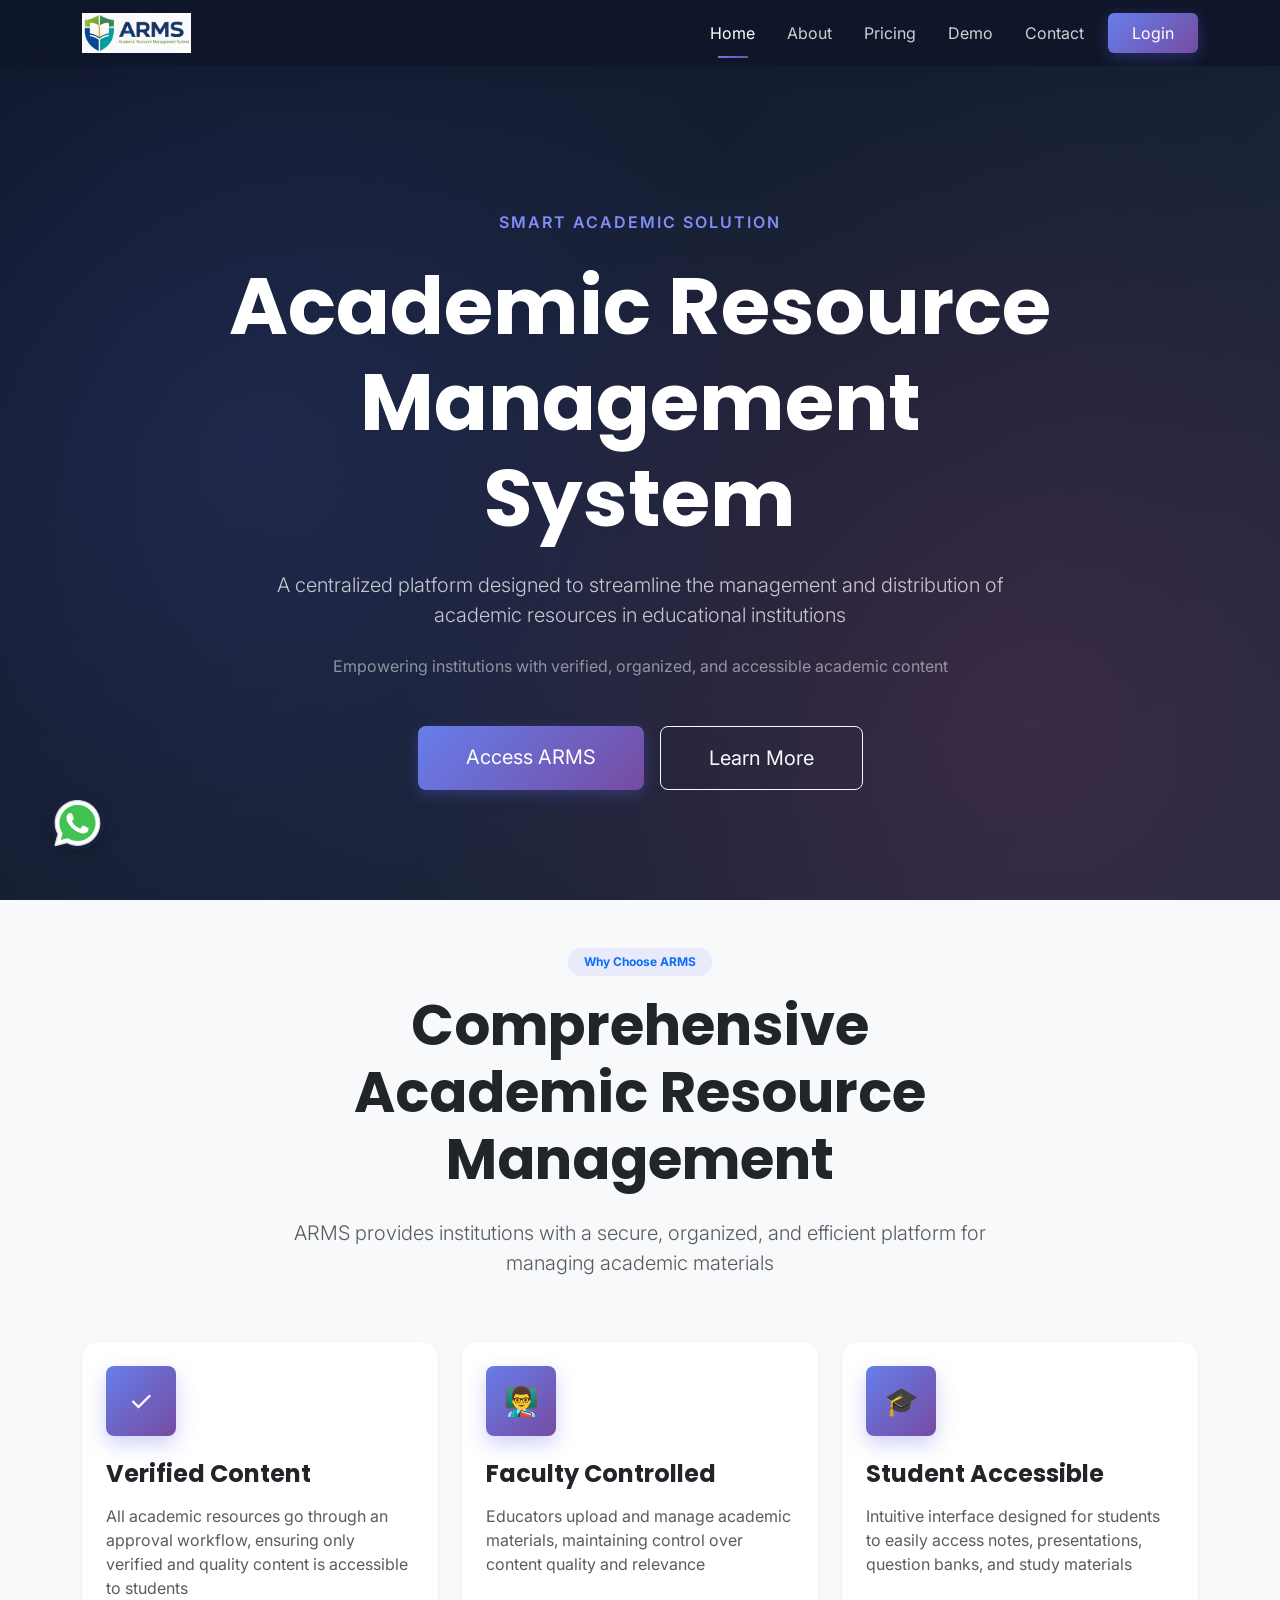
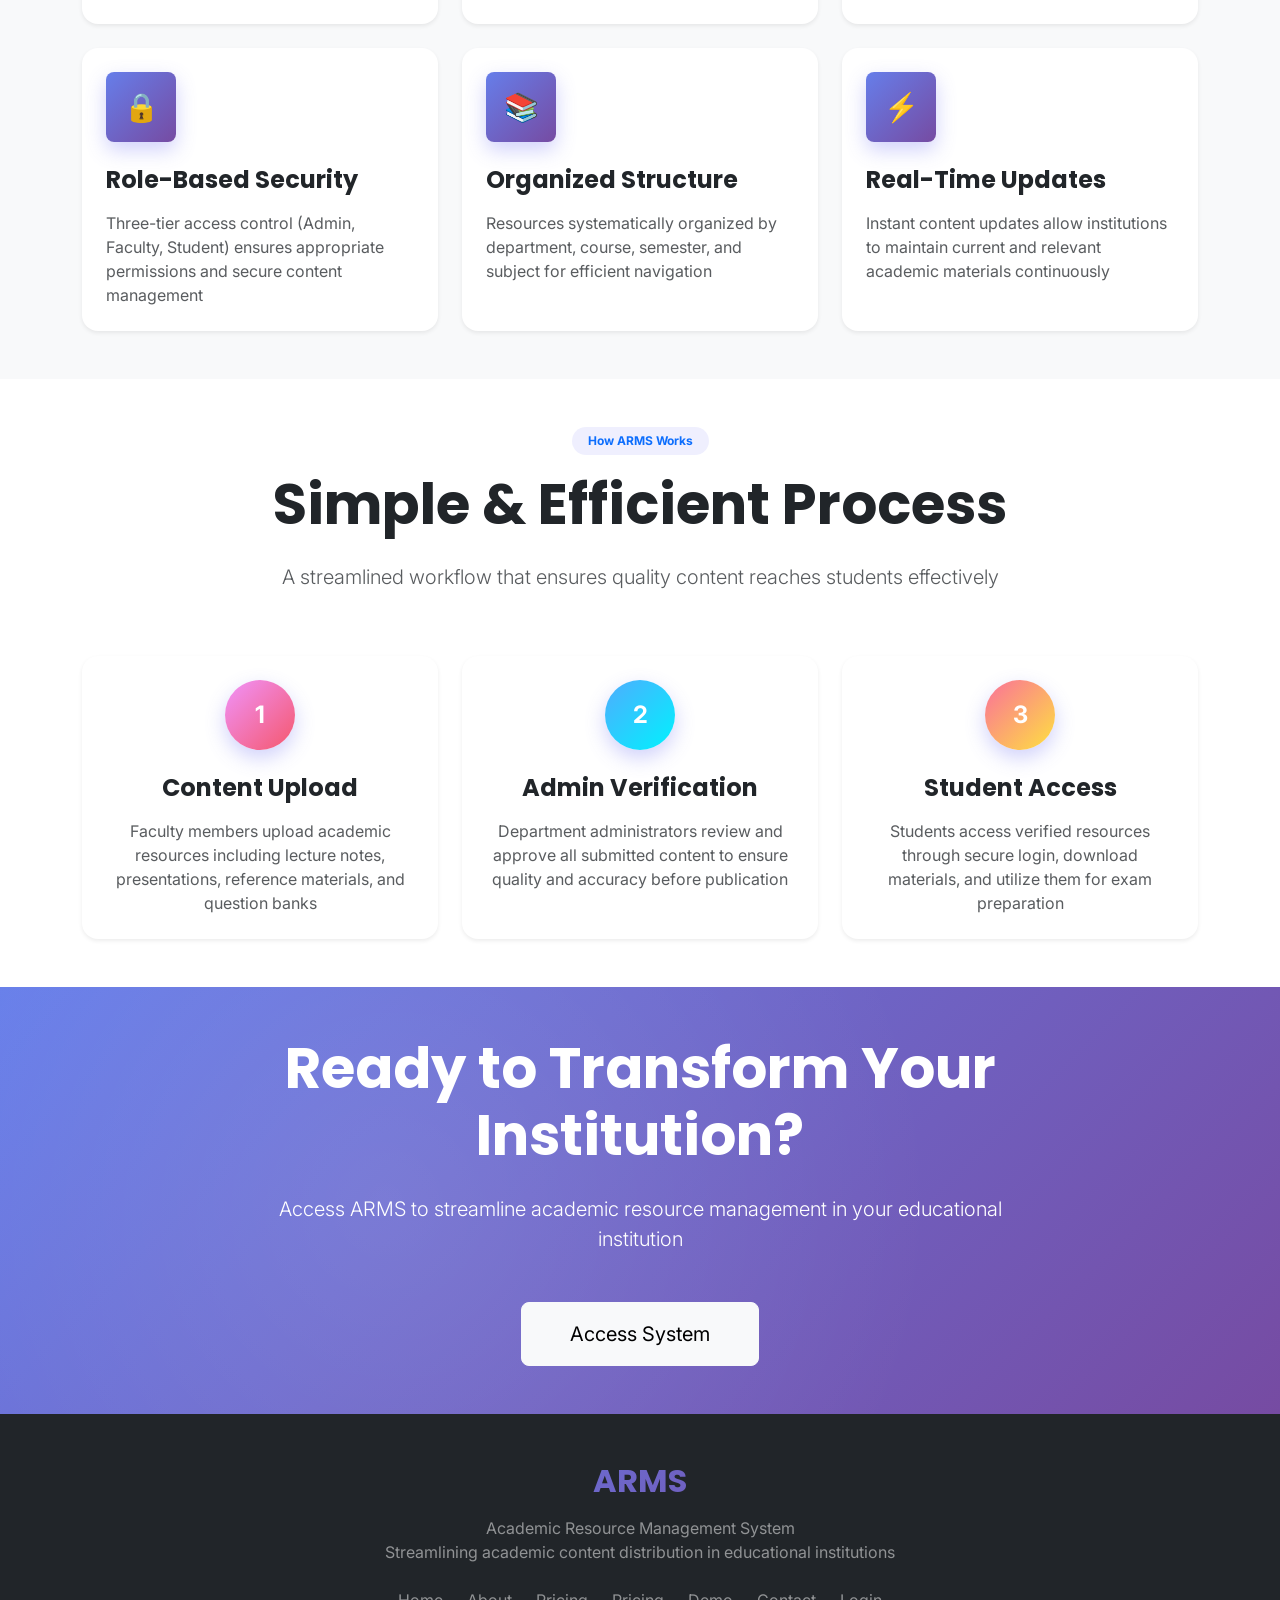
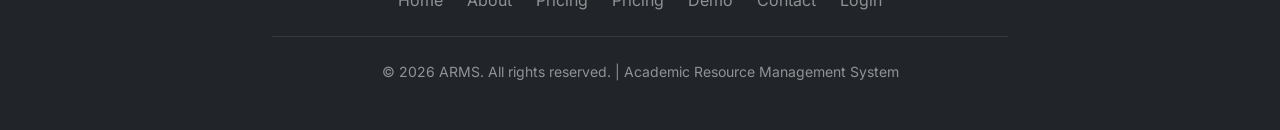
==== commit 9a572b60: "logo cchange" ====
--- a/index.html
+++ b/index.html
@@ -16,7 +16,7 @@
 
     <!-- Favicon -->
     <link rel="icon" type="image/svg+xml"
-        href="data:image/svg+xml,%3Csvg xmlns='http://www.w3.org/2000/svg' viewBox='0 0 100 100'%3E%3Ctext y='.9em' font-size='90'%3E🎓%3C/text%3E%3C/svg%3E">
+        href="logof.png">
 
     <!-- Bootstrap 5 CSS -->
     <link href="https://cdn.jsdelivr.net/npm/bootstrap@5.3.2/dist/css/bootstrap.min.css" rel="stylesheet">
@@ -39,7 +39,9 @@
          ========================================== -->
     <nav class="navbar navbar-expand-lg navbar-dark fixed-top modern-nav">
         <div class="container">
-            <a class="navbar-brand fw-bold fs-4" href="index.html">ARMS</a>
+            <a class="navbar-brand d-flex align-items-center" href="index.html">
+                <img src="logo.png" alt="ARMS logo" class="img-fluid" style="max-height: 40px;">
+            </a>
 
             <button class="navbar-toggler border-0" type="button" data-bs-toggle="collapse" data-bs-target="#navbarNav"
                 aria-controls="navbarNav" aria-expanded="false" aria-label="Toggle navigation">
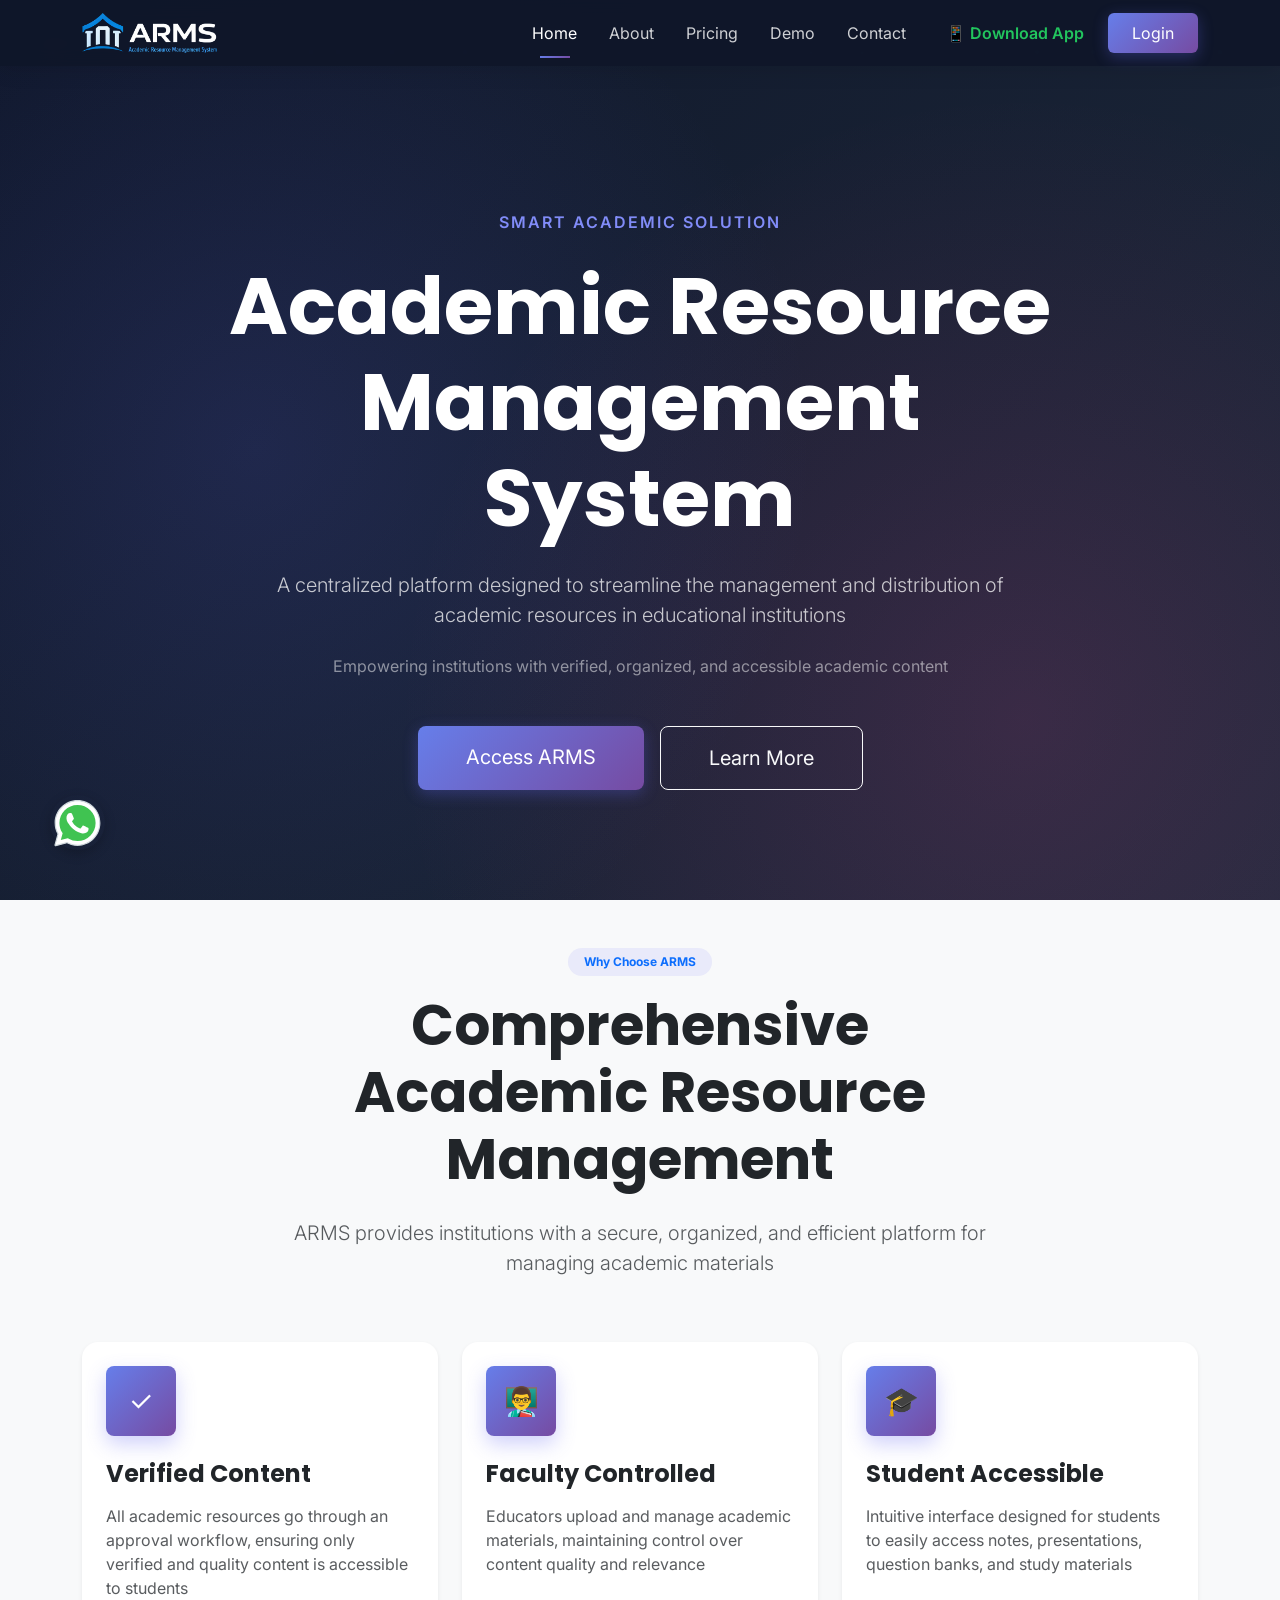
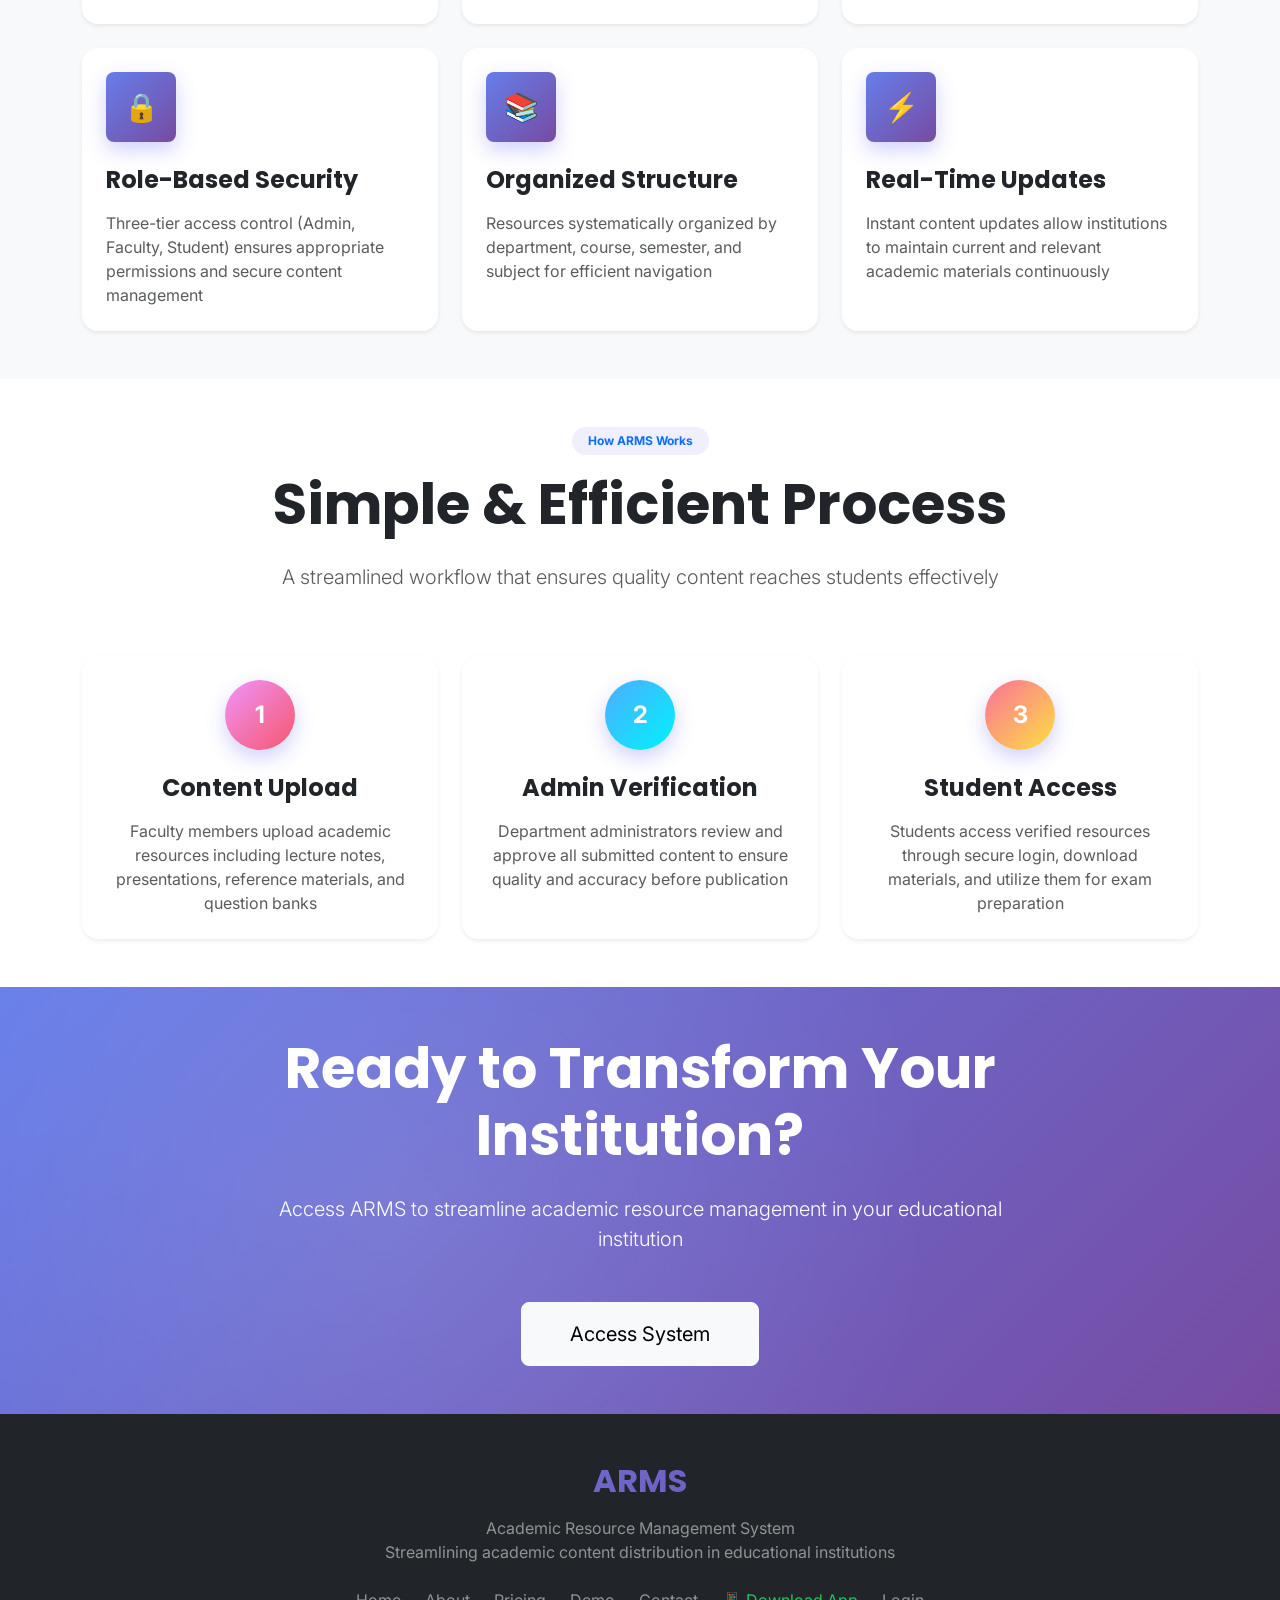
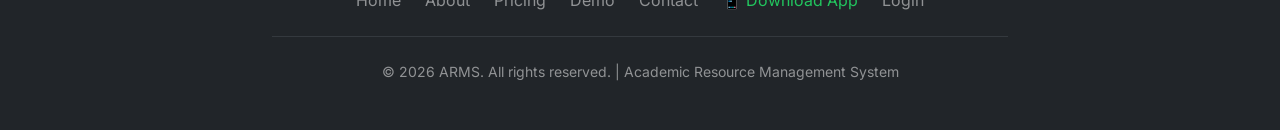
==== commit c98cc4bf: "Download app page added and further changes made according to it" ====
--- a/index.html
+++ b/index.html
@@ -50,20 +50,13 @@
 
             <div class="collapse navbar-collapse" id="navbarNav">
                 <ul class="navbar-nav ms-auto align-items-lg-center">
-                    <li class="nav-item">
-                        <a class="nav-link active px-3" href="index.html">Home</a>
-                    </li>
-                    <li class="nav-item">
-                        <a class="nav-link px-3" href="about.html">About</a>
-                    </li>
-                    <li class="nav-item">
-                        <a class="nav-link px-3" href="pricing.html">Pricing</a>
-                    </li>
-                    <li class="nav-item">
-                        <a class="nav-link px-3" href="demo.html">Demo</a>
-                    </li>
-                    <li class="nav-item">
-                        <a class="nav-link px-3" href="contact.html">Contact</a>
+                    <li class="nav-item"><a class="nav-link px-3" href="index.html">Home</a></li>
+                    <li class="nav-item"><a class="nav-link px-3" href="about.html">About</a></li>
+                    <li class="nav-item"><a class="nav-link px-3" href="pricing.html">Pricing</a></li>
+                    <li class="nav-item"><a class="nav-link px-3" href="demo.html">Demo</a></li>
+                    <li class="nav-item"><a class="nav-link px-3" href="contact.html">Contact</a></li>
+                    <li class="nav-item mt-3 mt-lg-0 ms-lg-2">
+                        <a class="nav-link active px-3 fw-semibold" href="download.html" style="color: #22c55e !important;">📱 Download App</a>
                     </li>
                     <li class="nav-item mt-3 mt-lg-0 ms-lg-2">
                         <a class="btn btn-gradient px-4 py-2" href="login.html">Login</a>
@@ -72,7 +65,6 @@
             </div>
         </div>
     </nav>
-
     <!-- ==========================================
          HERO SECTION WITH PARALLAX
          ========================================== -->
@@ -340,9 +332,9 @@
                         <a href="index.html" class="text-white-50 text-decoration-none hover-primary">Home</a>
                         <a href="about.html" class="text-white-50 text-decoration-none hover-primary">About</a>
                         <a href="pricing.html" class="text-white-50 text-decoration-none hover-primary">Pricing</a>
-                        <a href="pricing.html" class="text-white-50 text-decoration-none hover-primary">Pricing</a>
                         <a href="demo.html" class="text-white-50 text-decoration-none hover-primary">Demo</a>
                         <a href="contact.html" class="text-white-50 text-decoration-none hover-primary">Contact</a>
+                        <a href="download.html" class="text-white-50 text-decoration-none hover-primary" style="color: #22c55e !important;">📱 Download App</a>
                         <a href="login.html" class="text-white-50 text-decoration-none hover-primary">Login</a>
                     </div>
 
